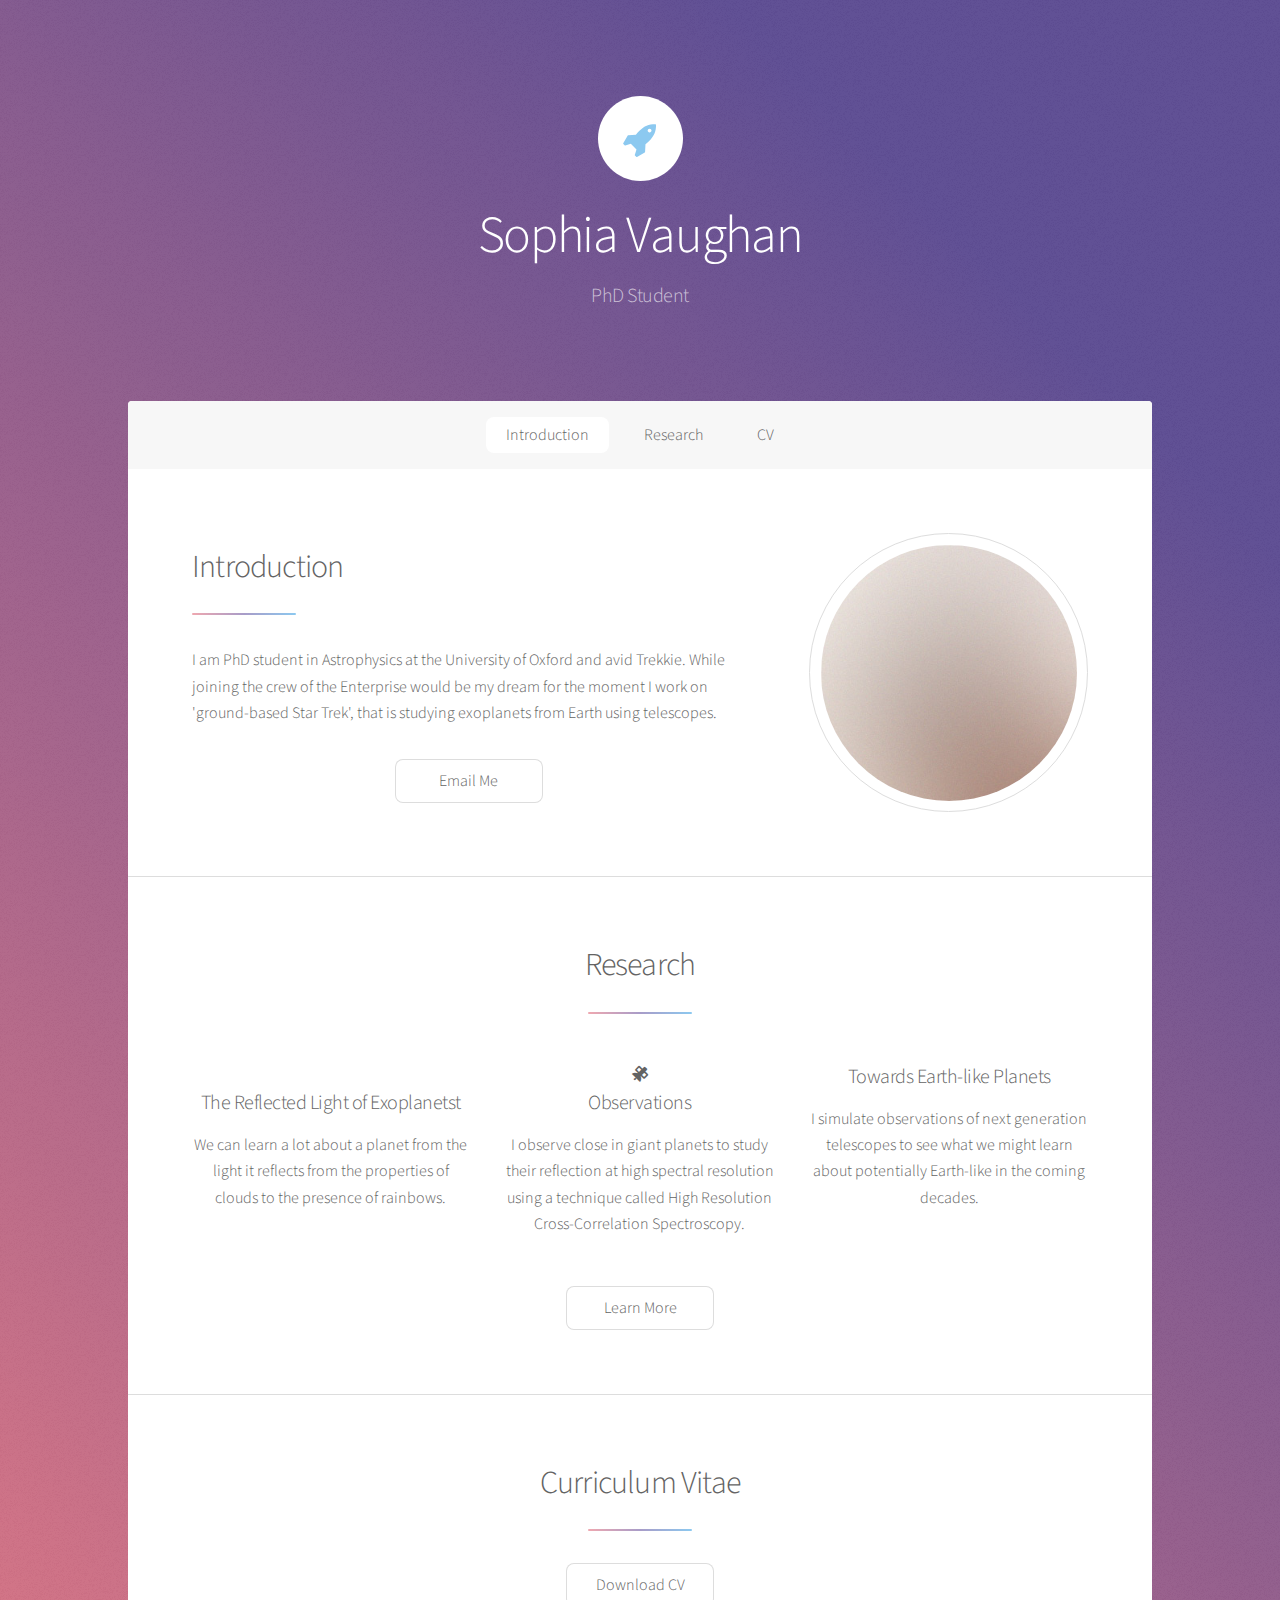
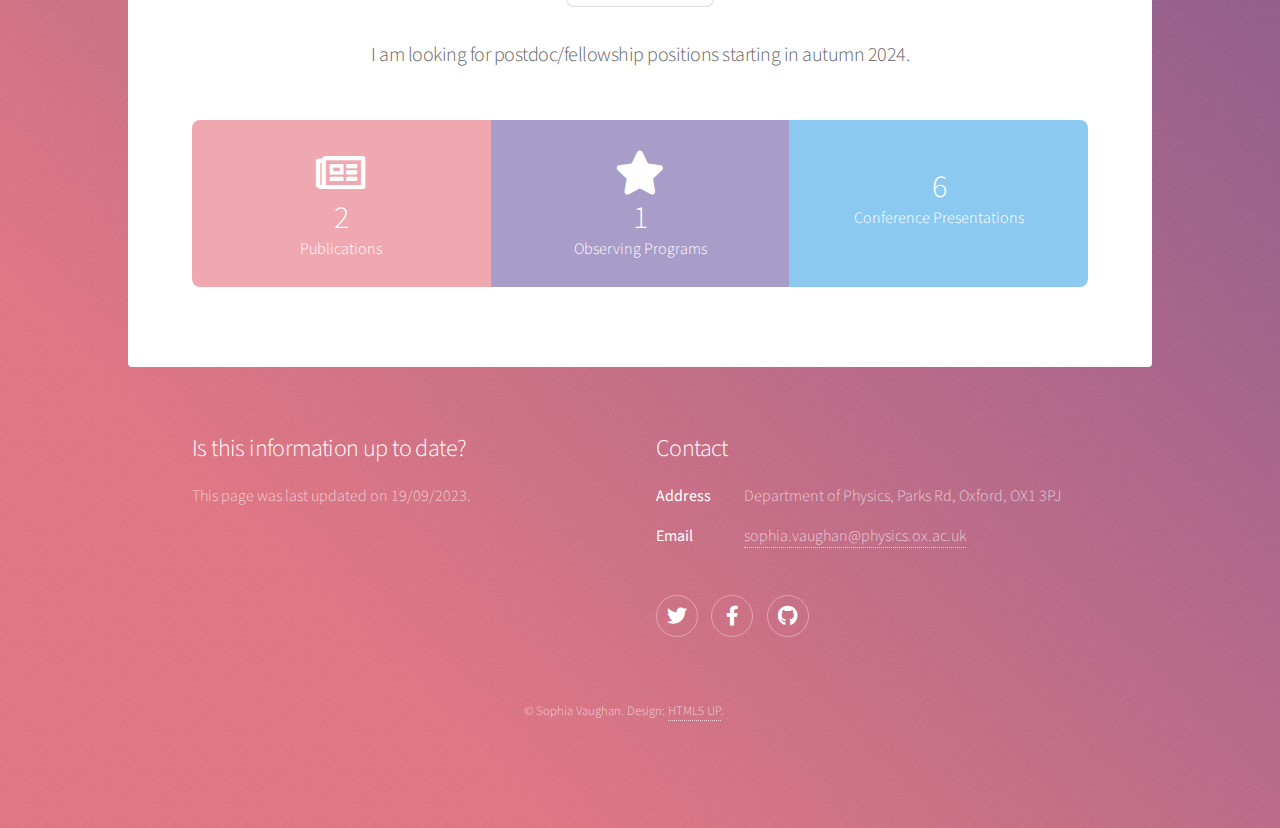
==== index.html @ 539ea92f "make look better" ====
<!DOCTYPE HTML>
<!--
	Stellar by HTML5 UP
	html5up.net | @ajlkn
	Free for personal and commercial use under the CCA 3.0 license (html5up.net/license)
-->
<html>
	<head>
		<title>Sophia Vaughan</title>
		<meta charset="utf-8" />
		<meta name="viewport" content="width=device-width, initial-scale=1, user-scalable=no" />
		<link rel="stylesheet" href="assets/css/main.css" />
		<noscript><link rel="stylesheet" href="assets/css/noscript.css" /></noscript>
	</head>
	<body class="is-preload">

		<!-- Wrapper -->
			<div id="wrapper">

				<!-- Header -->
					<header id="header" class="alt">
						<span class="logo"><img src="images/logo.svg" alt="" /></span>
						<h1>Sophia Vaughan</h1>
						<p>PhD Student</p>
					</header>

				<!-- Nav -->
					<nav id="nav">
						<ul>
							<li><a href="#intro" class="active">Introduction</a></li>
							<li><a href="#first">Research</a></li>
							<li><a href="#second">CV</a></li>
						</ul>
					</nav>

				<!-- Main -->
					<div id="main">

						<!-- Introduction -->
							<section id="intro" class="main">
								<div class="spotlight">
									<div class="content">
										<header class="major">
											<h2>Introduction</h2>
										</header>
										<p>I am PhD student in Astrophysics at the University of Oxford and avid Trekkie. 
											While joining the crew of the Enterprise would be my dream for the moment 
											I work on 'ground-based Star Trek', that is studying exoplanets from Earth 
											using telescopes.</p>
										<ul class="actions special">
											<li><a href="mailto:sophia.vaughan@physics.ox.ac.uk" class="button">Email Me</a></li>
										</ul>
									</div>
									<span class="image"><img src="images/pic01.jpg" alt="" /></span>
								</div>
							</section>

						<!-- Research -->
							<section id="first" class="main special">
								<header class="major">
									<h2>Research</h2>
								</header>
								<ul class="features">
									<li>
										<span class="icon duotone fa-rainbow"></span>
										<h3>The Reflected Light of Exoplanetst</h3>
										<p>We can learn a lot about a planet from the light it reflects from the properties of clouds to the presence of rainbows.</p>
									</li>
									<li>
										<span class="icon solid fa-satellite"></span>
										<h3>Observations</h3>
										<p>I observe close in giant planets to study their reflection at high spectral resolution using a technique called High Resolution Cross-Correlation Spectroscopy.</p>
									</li>
									<li>
										<span class="icon duotone fa-earth-europe"></span>
										<h3>Towards Earth-like Planets</h3>
										<p>I simulate observations of next generation telescopes to see what we might learn about potentially Earth-like in the coming decades.</p>
									</li>
								</ul>
								<footer class="major">
									<ul class="actions special">
										<li><a href="generic.html" class="button">Learn More</a></li>
									</ul>
								</footer>
							</section>

						<!-- CV -->
							<section id="second" class="main special">
								<header class="major">
									<h2>Curriculum Vitae</h2>
									<ul class="actions special">
										<li><a href="cv.pdf" class="button">Download CV</a></li>
									</ul>
									<p>I am looking for postdoc/fellowship positions starting in autumn 2024.</p>
								</header>
								<ul class="statistics">
									<li class="style1">
										<span class="icon regular fa-newspaper"></span>
										<strong>2</strong> Publications
									</li>
									<li class="style3">
										<span class="icon solid fa-star"></span>
										<strong>1</strong> Observing Programs
									</li>
									<li class="style5">
										<span class="icon solid fa-person-chalkboard"></span>
										<strong>6</strong> Conference Presentations
									</li>
								</ul>
							</section>

					</div>

				<!-- Footer -->
					<footer id="footer">
						<section>
							<h2>Is this information up to date?</h2>
							<p>This page was last updated on 19/09/2023.</p>
						</section>
						<section>
							<h2>Contact</h2>
							<dl class="alt">
								<dt>Address</dt>
								<dd>Department of Physics, Parks Rd, Oxford, OX1 3PJ</dd>
								<dt>Email</dt>
								<dd><a href="mailto:sophia.vaughan@physics.ox.ac.uk">sophia.vaughan@physics.ox.ac.uk</a></dd>
							</dl>
							<ul class="icons">
								<li><a href="https://twitter.com/SophiaRVaughan" class="icon brands fa-twitter alt"><span class="label">Twitter</span></a></li>
								<li><a href="https://www.facebook.com/profile.php?id=100012804750880" class="icon brands fa-facebook-f alt"><span class="label">Facebook</span></a></li>
								<li><a href="https://github.com/SophiaVaughan" class="icon brands fa-github alt"><span class="label">GitHub</span></a></li>
							</ul>
						</section>
						<p class="copyright">&copy; Sophia Vaughan. Design: <a href="https://html5up.net">HTML5 UP</a>.</p>
					</footer>

			</div>

		<!-- Scripts -->
			<script src="assets/js/jquery.min.js"></script>
			<script src="assets/js/jquery.scrollex.min.js"></script>
			<script src="assets/js/jquery.scrolly.min.js"></script>
			<script src="assets/js/browser.min.js"></script>
			<script src="assets/js/breakpoints.min.js"></script>
			<script src="assets/js/util.js"></script>
			<script src="assets/js/main.js"></script>

	</body>
</html>
---- assets/css/main.css ----
@import url(fontawesome-all.min.css);
@import 'https://fonts.googleapis.com/css?family=Source+Sans+Pro:300,400';

/*
	Stellar by HTML5 UP
	html5up.net | @ajlkn
	Free for personal and commercial use under the CCA 3.0 license (html5up.net/license)
*/

html, body, div, span, applet, object,
iframe, h1, h2, h3, h4, h5, h6, p, blockquote,
pre, a, abbr, acronym, address, big, cite,
code, del, dfn, em, img, ins, kbd, q, s, samp,
small, strike, strong, sub, sup, tt, var, b,
u, i, center, dl, dt, dd, ol, ul, li, fieldset,
form, label, legend, table, caption, tbody,
tfoot, thead, tr, th, td, article, aside,
canvas, details, embed, figure, figcaption,
footer, header, hgroup, menu, nav, output, ruby,
section, summary, time, mark, audio, video {
	margin: 0;
	padding: 0;
	border: 0;
	font-size: 100%;
	font: inherit;
	vertical-align: baseline;}

article, aside, details, figcaption, figure,
footer, header, hgroup, menu, nav, section {
	display: block;}

body {
	line-height: 1;
}

ol, ul {
	list-style: none;
}

blockquote, q {
	quotes: none;
}

	blockquote:before, blockquote:after, q:before, q:after {
		content: '';
		content: none;
	}

table {
	border-collapse: collapse;
	border-spacing: 0;
}

body {
	-webkit-text-size-adjust: none;
}

mark {
	background-color: transparent;
	color: inherit;
}

input::-moz-focus-inner {
	border: 0;
	padding: 0;
}

input, select, textarea {
	-moz-appearance: none;
	-webkit-appearance: none;
	-ms-appearance: none;
	appearance: none;
}

/* Basic */

	@-ms-viewport {
		width: device-width;
	}

	body {
		-ms-overflow-style: scrollbar;
	}

	@media screen and (max-width: 480px) {

		html, body {
			min-width: 320px;
		}

	}

	html {
		box-sizing: border-box;
	}

	*, *:before, *:after {
		box-sizing: inherit;
	}

	body {
		background-color: #5987b3;
		background-image: url("images/overlay.png"), -moz-linear-gradient(45deg, #e37682 15%, #5f4d93 85%);
		background-image: url("images/overlay.png"), -webkit-linear-gradient(45deg, #e37682 15%, #5f4d93 85%);
		background-image: url("images/overlay.png"), -ms-linear-gradient(45deg, #e37682 15%, #5f4d93 85%);
		background-image: url("images/overlay.png"), linear-gradient(45deg, #e37682 15%, #5f4d93 85%);
	}

		body.is-preload *, body.is-preload *:before, body.is-preload *:after {
			-moz-animation: none !important;
			-webkit-animation: none !important;
			-ms-animation: none !important;
			animation: none !important;
			-moz-transition: none !important;
			-webkit-transition: none !important;
			-ms-transition: none !important;
			transition: none !important;
		}

/* Type */

	body {
		background-color: #5987b3;
		color: rgba(255, 255, 255, 0.65);
	}

	body, input, select, textarea {
		font-family: "Source Sans Pro", Helvetica, sans-serif;
		font-size: 17pt;
		font-weight: 300;
		line-height: 1.65;
	}

		@media screen and (max-width: 1680px) {

			body, input, select, textarea {
				font-size: 14pt;
			}

		}

		@media screen and (max-width: 1280px) {

			body, input, select, textarea {
				font-size: 12pt;
			}

		}

		@media screen and (max-width: 360px) {

			body, input, select, textarea {
				font-size: 11pt;
			}

		}

	a {
		-moz-transition: color 0.2s ease, border-bottom 0.2s ease;
		-webkit-transition: color 0.2s ease, border-bottom 0.2s ease;
		-ms-transition: color 0.2s ease, border-bottom 0.2s ease;
		transition: color 0.2s ease, border-bottom 0.2s ease;
		text-decoration: none;
		border-bottom: dotted 1px;
		color: inherit;
	}

		a:hover {
			border-bottom-color: transparent;
		}

	strong, b {
		font-weight: 400;
	}

	em, i {
		font-style: italic;
	}

	p {
		margin: 0 0 2em 0;
	}

		p.content {
			-moz-columns: 20em 2;
			-webkit-columns: 20em 2;
			-ms-columns: 20em 2;
			columns: 20em 2;
			-moz-column-gap: 2em;
			-webkit-column-gap: 2em;
			-ms-column-gap: 2em;
			column-gap: 2em;
			text-align: justify;
		}

	h1, h2, h3, h4, h5, h6 {
		font-weight: 300;
		line-height: 1.5;
		margin: 0 0 0.7em 0;
		letter-spacing: -0.025em;
	}

		h1 a, h2 a, h3 a, h4 a, h5 a, h6 a {
			color: inherit;
			text-decoration: none;
		}

	h1 {
		font-size: 2.5em;
		line-height: 1.2;
	}

	h2 {
		font-size: 1.5em;
	}

	h3 {
		font-size: 1.25em;
	}

	h4 {
		font-size: 1.1em;
	}

	h5 {
		font-size: 0.9em;
	}

	h6 {
		font-size: 0.7em;
	}

	@media screen and (max-width: 736px) {

		h1 {
			font-size: 2em;
		}

	}

	sub {
		font-size: 0.8em;
		position: relative;
		top: 0.5em;
	}

	sup {
		font-size: 0.8em;
		position: relative;
		top: -0.5em;
	}

	blockquote {
		border-left: solid 4px;
		font-style: italic;
		margin: 0 0 2em 0;
		padding: 0.5em 0 0.5em 2em;
	}

	code {
		border-radius: 8px;
		border: solid 1px;
		font-family: "Courier New", monospace;
		font-size: 0.9em;
		margin: 0 0.25em;
		padding: 0.25em 0.65em;
	}

	pre {
		-webkit-overflow-scrolling: touch;
		font-family: "Courier New", monospace;
		font-size: 0.9em;
		margin: 0 0 2em 0;
	}

		pre code {
			display: block;
			line-height: 1.75;
			padding: 1em 1.5em;
			overflow-x: auto;
		}

	hr {
		border: 0;
		border-bottom: solid 1px;
		margin: 2em 0;
	}

		hr.major {
			margin: 3em 0;
		}

	.align-left {
		text-align: left;
	}

	.align-center {
		text-align: center;
	}

	.align-right {
		text-align: right;
	}

	input, select, textarea {
		color: #ffffff;
	}

	a:hover {
		color: #ffffff;
	}

	strong, b {
		color: #ffffff;
	}

	h1, h2, h3, h4, h5, h6 {
		color: #ffffff;
	}

	blockquote {
		border-left-color: rgba(255, 255, 255, 0.35);
	}

	code {
		background: rgba(255, 255, 255, 0.075);
		border-color: rgba(255, 255, 255, 0.35);
	}

	hr {
		border-bottom-color: rgba(255, 255, 255, 0.35);
	}

/* Row */

	.row {
		display: flex;
		flex-wrap: wrap;
		box-sizing: border-box;
		align-items: stretch;
	}

		.row > * {
			box-sizing: border-box;
		}

		.row.gtr-uniform > * > :last-child {
			margin-bottom: 0;
		}

		.row.aln-left {
			justify-content: flex-start;
		}

		.row.aln-center {
			justify-content: center;
		}

		.row.aln-right {
			justify-content: flex-end;
		}

		.row.aln-top {
			align-items: flex-start;
		}

		.row.aln-middle {
			align-items: center;
		}

		.row.aln-bottom {
			align-items: flex-end;
		}

		.row > .imp {
			order: -1;
		}

		.row > .col-1 {
			width: 8.33333%;
		}

		.row > .off-1 {
			margin-left: 8.33333%;
		}

		.row > .col-2 {
			width: 16.66667%;
		}

		.row > .off-2 {
			margin-left: 16.66667%;
		}

		.row > .col-3 {
			width: 25%;
		}

		.row > .off-3 {
			margin-left: 25%;
		}

		.row > .col-4 {
			width: 33.33333%;
		}

		.row > .off-4 {
			margin-left: 33.33333%;
		}

		.row > .col-5 {
			width: 41.66667%;
		}

		.row > .off-5 {
			margin-left: 41.66667%;
		}

		.row > .col-6 {
			width: 50%;
		}

		.row > .off-6 {
			margin-left: 50%;
		}

		.row > .col-7 {
			width: 58.33333%;
		}

		.row > .off-7 {
			margin-left: 58.33333%;
		}

		.row > .col-8 {
			width: 66.66667%;
		}

		.row > .off-8 {
			margin-left: 66.66667%;
		}

		.row > .col-9 {
			width: 75%;
		}

		.row > .off-9 {
			margin-left: 75%;
		}

		.row > .col-10 {
			width: 83.33333%;
		}

		.row > .off-10 {
			margin-left: 83.33333%;
		}

		.row > .col-11 {
			width: 91.66667%;
		}

		.row > .off-11 {
			margin-left: 91.66667%;
		}

		.row > .col-12 {
			width: 100%;
		}

		.row > .off-12 {
			margin-left: 100%;
		}

		.row.gtr-0 {
			margin-top: 0;
			margin-left: 0em;
		}

			.row.gtr-0 > * {
				padding: 0 0 0 0em;
			}

			.row.gtr-0.gtr-uniform {
				margin-top: 0em;
			}

				.row.gtr-0.gtr-uniform > * {
					padding-top: 0em;
				}

		.row.gtr-25 {
			margin-top: 0;
			margin-left: -0.375em;
		}

			.row.gtr-25 > * {
				padding: 0 0 0 0.375em;
			}

			.row.gtr-25.gtr-uniform {
				margin-top: -0.375em;
			}

				.row.gtr-25.gtr-uniform > * {
					padding-top: 0.375em;
				}

		.row.gtr-50 {
			margin-top: 0;
			margin-left: -0.75em;
		}

			.row.gtr-50 > * {
				padding: 0 0 0 0.75em;
			}

			.row.gtr-50.gtr-uniform {
				margin-top: -0.75em;
			}

				.row.gtr-50.gtr-uniform > * {
					padding-top: 0.75em;
				}

		.row {
			margin-top: 0;
			margin-left: -1.5em;
		}

			.row > * {
				padding: 0 0 0 1.5em;
			}

			.row.gtr-uniform {
				margin-top: -1.5em;
			}

				.row.gtr-uniform > * {
					padding-top: 1.5em;
				}

		.row.gtr-150 {
			margin-top: 0;
			margin-left: -2.25em;
		}

			.row.gtr-150 > * {
				padding: 0 0 0 2.25em;
			}

			.row.gtr-150.gtr-uniform {
				margin-top: -2.25em;
			}

				.row.gtr-150.gtr-uniform > * {
					padding-top: 2.25em;
				}

		.row.gtr-200 {
			margin-top: 0;
			margin-left: -3em;
		}

			.row.gtr-200 > * {
				padding: 0 0 0 3em;
			}

			.row.gtr-200.gtr-uniform {
				margin-top: -3em;
			}

				.row.gtr-200.gtr-uniform > * {
					padding-top: 3em;
				}

		@media screen and (max-width: 1680px) {

			.row {
				display: flex;
				flex-wrap: wrap;
				box-sizing: border-box;
				align-items: stretch;
			}

				.row > * {
					box-sizing: border-box;
				}

				.row.gtr-uniform > * > :last-child {
					margin-bottom: 0;
				}

				.row.aln-left {
					justify-content: flex-start;
				}

				.row.aln-center {
					justify-content: center;
				}

				.row.aln-right {
					justify-content: flex-end;
				}

				.row.aln-top {
					align-items: flex-start;
				}

				.row.aln-middle {
					align-items: center;
				}

				.row.aln-bottom {
					align-items: flex-end;
				}

				.row > .imp-xlarge {
					order: -1;
				}

				.row > .col-1-xlarge {
					width: 8.33333%;
				}

				.row > .off-1-xlarge {
					margin-left: 8.33333%;
				}

				.row > .col-2-xlarge {
					width: 16.66667%;
				}

				.row > .off-2-xlarge {
					margin-left: 16.66667%;
				}

				.row > .col-3-xlarge {
					width: 25%;
				}

				.row > .off-3-xlarge {
					margin-left: 25%;
				}

				.row > .col-4-xlarge {
					width: 33.33333%;
				}

				.row > .off-4-xlarge {
					margin-left: 33.33333%;
				}

				.row > .col-5-xlarge {
					width: 41.66667%;
				}

				.row > .off-5-xlarge {
					margin-left: 41.66667%;
				}

				.row > .col-6-xlarge {
					width: 50%;
				}

				.row > .off-6-xlarge {
					margin-left: 50%;
				}

				.row > .col-7-xlarge {
					width: 58.33333%;
				}

				.row > .off-7-xlarge {
					margin-left: 58.33333%;
				}

				.row > .col-8-xlarge {
					width: 66.66667%;
				}

				.row > .off-8-xlarge {
					margin-left: 66.66667%;
				}

				.row > .col-9-xlarge {
					width: 75%;
				}

				.row > .off-9-xlarge {
					margin-left: 75%;
				}

				.row > .col-10-xlarge {
					width: 83.33333%;
				}

				.row > .off-10-xlarge {
					margin-left: 83.33333%;
				}

				.row > .col-11-xlarge {
					width: 91.66667%;
				}

				.row > .off-11-xlarge {
					margin-left: 91.66667%;
				}

				.row > .col-12-xlarge {
					width: 100%;
				}

				.row > .off-12-xlarge {
					margin-left: 100%;
				}

				.row.gtr-0 {
					margin-top: 0;
					margin-left: 0em;
				}

					.row.gtr-0 > * {
						padding: 0 0 0 0em;
					}

					.row.gtr-0.gtr-uniform {
						margin-top: 0em;
					}

						.row.gtr-0.gtr-uniform > * {
							padding-top: 0em;
						}

				.row.gtr-25 {
					margin-top: 0;
					margin-left: -0.375em;
				}

					.row.gtr-25 > * {
						padding: 0 0 0 0.375em;
					}

					.row.gtr-25.gtr-uniform {
						margin-top: -0.375em;
					}

						.row.gtr-25.gtr-uniform > * {
							padding-top: 0.375em;
						}

				.row.gtr-50 {
					margin-top: 0;
					margin-left: -0.75em;
				}

					.row.gtr-50 > * {
						padding: 0 0 0 0.75em;
					}

					.row.gtr-50.gtr-uniform {
						margin-top: -0.75em;
					}

						.row.gtr-50.gtr-uniform > * {
							padding-top: 0.75em;
						}

				.row {
					margin-top: 0;
					margin-left: -1.5em;
				}

					.row > * {
						padding: 0 0 0 1.5em;
					}

					.row.gtr-uniform {
						margin-top: -1.5em;
					}

						.row.gtr-uniform > * {
							padding-top: 1.5em;
						}

				.row.gtr-150 {
					margin-top: 0;
					margin-left: -2.25em;
				}

					.row.gtr-150 > * {
						padding: 0 0 0 2.25em;
					}

					.row.gtr-150.gtr-uniform {
						margin-top: -2.25em;
					}

						.row.gtr-150.gtr-uniform > * {
							padding-top: 2.25em;
						}

				.row.gtr-200 {
					margin-top: 0;
					margin-left: -3em;
				}

					.row.gtr-200 > * {
						padding: 0 0 0 3em;
					}

					.row.gtr-200.gtr-uniform {
						margin-top: -3em;
					}

						.row.gtr-200.gtr-uniform > * {
							padding-top: 3em;
						}

		}

		@media screen and (max-width: 1280px) {

			.row {
				display: flex;
				flex-wrap: wrap;
				box-sizing: border-box;
				align-items: stretch;
			}

				.row > * {
					box-sizing: border-box;
				}

				.row.gtr-uniform > * > :last-child {
					margin-bottom: 0;
				}

				.row.aln-left {
					justify-content: flex-start;
				}

				.row.aln-center {
					justify-content: center;
				}

				.row.aln-right {
					justify-content: flex-end;
				}

				.row.aln-top {
					align-items: flex-start;
				}

				.row.aln-middle {
					align-items: center;
				}

				.row.aln-bottom {
					align-items: flex-end;
				}

				.row > .imp-large {
					order: -1;
				}

				.row > .col-1-large {
					width: 8.33333%;
				}

				.row > .off-1-large {
					margin-left: 8.33333%;
				}

				.row > .col-2-large {
					width: 16.66667%;
				}

				.row > .off-2-large {
					margin-left: 16.66667%;
				}

				.row > .col-3-large {
					width: 25%;
				}

				.row > .off-3-large {
					margin-left: 25%;
				}

				.row > .col-4-large {
					width: 33.33333%;
				}

				.row > .off-4-large {
					margin-left: 33.33333%;
				}

				.row > .col-5-large {
					width: 41.66667%;
				}

				.row > .off-5-large {
					margin-left: 41.66667%;
				}

				.row > .col-6-large {
					width: 50%;
				}

				.row > .off-6-large {
					margin-left: 50%;
				}

				.row > .col-7-large {
					width: 58.33333%;
				}

				.row > .off-7-large {
					margin-left: 58.33333%;
				}

				.row > .col-8-large {
					width: 66.66667%;
				}

				.row > .off-8-large {
					margin-left: 66.66667%;
				}

				.row > .col-9-large {
					width: 75%;
				}

				.row > .off-9-large {
					margin-left: 75%;
				}

				.row > .col-10-large {
					width: 83.33333%;
				}

				.row > .off-10-large {
					margin-left: 83.33333%;
				}

				.row > .col-11-large {
					width: 91.66667%;
				}

				.row > .off-11-large {
					margin-left: 91.66667%;
				}

				.row > .col-12-large {
					width: 100%;
				}

				.row > .off-12-large {
					margin-left: 100%;
				}

				.row.gtr-0 {
					margin-top: 0;
					margin-left: 0em;
				}

					.row.gtr-0 > * {
						padding: 0 0 0 0em;
					}

					.row.gtr-0.gtr-uniform {
						margin-top: 0em;
					}

						.row.gtr-0.gtr-uniform > * {
							padding-top: 0em;
						}

				.row.gtr-25 {
					margin-top: 0;
					margin-left: -0.375em;
				}

					.row.gtr-25 > * {
						padding: 0 0 0 0.375em;
					}

					.row.gtr-25.gtr-uniform {
						margin-top: -0.375em;
					}

						.row.gtr-25.gtr-uniform > * {
							padding-top: 0.375em;
						}

				.row.gtr-50 {
					margin-top: 0;
					margin-left: -0.75em;
				}

					.row.gtr-50 > * {
						padding: 0 0 0 0.75em;
					}

					.row.gtr-50.gtr-uniform {
						margin-top: -0.75em;
					}

						.row.gtr-50.gtr-uniform > * {
							padding-top: 0.75em;
						}

				.row {
					margin-top: 0;
					margin-left: -1.5em;
				}

					.row > * {
						padding: 0 0 0 1.5em;
					}

					.row.gtr-uniform {
						margin-top: -1.5em;
					}

						.row.gtr-uniform > * {
							padding-top: 1.5em;
						}

				.row.gtr-150 {
					margin-top: 0;
					margin-left: -2.25em;
				}

					.row.gtr-150 > * {
						padding: 0 0 0 2.25em;
					}

					.row.gtr-150.gtr-uniform {
						margin-top: -2.25em;
					}

						.row.gtr-150.gtr-uniform > * {
							padding-top: 2.25em;
						}

				.row.gtr-200 {
					margin-top: 0;
					margin-left: -3em;
				}

					.row.gtr-200 > * {
						padding: 0 0 0 3em;
					}

					.row.gtr-200.gtr-uniform {
						margin-top: -3em;
					}

						.row.gtr-200.gtr-uniform > * {
							padding-top: 3em;
						}

		}

		@media screen and (max-width: 980px) {

			.row {
				display: flex;
				flex-wrap: wrap;
				box-sizing: border-box;
				align-items: stretch;
			}

				.row > * {
					box-sizing: border-box;
				}

				.row.gtr-uniform > * > :last-child {
					margin-bottom: 0;
				}

				.row.aln-left {
					justify-content: flex-start;
				}

				.row.aln-center {
					justify-content: center;
				}

				.row.aln-right {
					justify-content: flex-end;
				}

				.row.aln-top {
					align-items: flex-start;
				}

				.row.aln-middle {
					align-items: center;
				}

				.row.aln-bottom {
					align-items: flex-end;
				}

				.row > .imp-medium {
					order: -1;
				}

				.row > .col-1-medium {
					width: 8.33333%;
				}

				.row > .off-1-medium {
					margin-left: 8.33333%;
				}

				.row > .col-2-medium {
					width: 16.66667%;
				}

				.row > .off-2-medium {
					margin-left: 16.66667%;
				}

				.row > .col-3-medium {
					width: 25%;
				}

				.row > .off-3-medium {
					margin-left: 25%;
				}

				.row > .col-4-medium {
					width: 33.33333%;
				}

				.row > .off-4-medium {
					margin-left: 33.33333%;
				}

				.row > .col-5-medium {
					width: 41.66667%;
				}

				.row > .off-5-medium {
					margin-left: 41.66667%;
				}

				.row > .col-6-medium {
					width: 50%;
				}

				.row > .off-6-medium {
					margin-left: 50%;
				}

				.row > .col-7-medium {
					width: 58.33333%;
				}

				.row > .off-7-medium {
					margin-left: 58.33333%;
				}

				.row > .col-8-medium {
					width: 66.66667%;
				}

				.row > .off-8-medium {
					margin-left: 66.66667%;
				}

				.row > .col-9-medium {
					width: 75%;
				}

				.row > .off-9-medium {
					margin-left: 75%;
				}

				.row > .col-10-medium {
					width: 83.33333%;
				}

				.row > .off-10-medium {
					margin-left: 83.33333%;
				}

				.row > .col-11-medium {
					width: 91.66667%;
				}

				.row > .off-11-medium {
					margin-left: 91.66667%;
				}

				.row > .col-12-medium {
					width: 100%;
				}

				.row > .off-12-medium {
					margin-left: 100%;
				}

				.row.gtr-0 {
					margin-top: 0;
					margin-left: 0em;
				}

					.row.gtr-0 > * {
						padding: 0 0 0 0em;
					}

					.row.gtr-0.gtr-uniform {
						margin-top: 0em;
					}

						.row.gtr-0.gtr-uniform > * {
							padding-top: 0em;
						}

				.row.gtr-25 {
					margin-top: 0;
					margin-left: -0.375em;
				}

					.row.gtr-25 > * {
						padding: 0 0 0 0.375em;
					}

					.row.gtr-25.gtr-uniform {
						margin-top: -0.375em;
					}

						.row.gtr-25.gtr-uniform > * {
							padding-top: 0.375em;
						}

				.row.gtr-50 {
					margin-top: 0;
					margin-left: -0.75em;
				}

					.row.gtr-50 > * {
						padding: 0 0 0 0.75em;
					}

					.row.gtr-50.gtr-uniform {
						margin-top: -0.75em;
					}

						.row.gtr-50.gtr-uniform > * {
							padding-top: 0.75em;
						}

				.row {
					margin-top: 0;
					margin-left: -1.5em;
				}

					.row > * {
						padding: 0 0 0 1.5em;
					}

					.row.gtr-uniform {
						margin-top: -1.5em;
					}

						.row.gtr-uniform > * {
							padding-top: 1.5em;
						}

				.row.gtr-150 {
					margin-top: 0;
					margin-left: -2.25em;
				}

					.row.gtr-150 > * {
						padding: 0 0 0 2.25em;
					}

					.row.gtr-150.gtr-uniform {
						margin-top: -2.25em;
					}

						.row.gtr-150.gtr-uniform > * {
							padding-top: 2.25em;
						}

				.row.gtr-200 {
					margin-top: 0;
					margin-left: -3em;
				}

					.row.gtr-200 > * {
						padding: 0 0 0 3em;
					}

					.row.gtr-200.gtr-uniform {
						margin-top: -3em;
					}

						.row.gtr-200.gtr-uniform > * {
							padding-top: 3em;
						}

		}

		@media screen and (max-width: 736px) {

			.row {
				display: flex;
				flex-wrap: wrap;
				box-sizing: border-box;
				align-items: stretch;
			}

				.row > * {
					box-sizing: border-box;
				}

				.row.gtr-uniform > * > :last-child {
					margin-bottom: 0;
				}

				.row.aln-left {
					justify-content: flex-start;
				}

				.row.aln-center {
					justify-content: center;
				}

				.row.aln-right {
					justify-content: flex-end;
				}

				.row.aln-top {
					align-items: flex-start;
				}

				.row.aln-middle {
					align-items: center;
				}

				.row.aln-bottom {
					align-items: flex-end;
				}

				.row > .imp-small {
					order: -1;
				}

				.row > .col-1-small {
					width: 8.33333%;
				}

				.row > .off-1-small {
					margin-left: 8.33333%;
				}

				.row > .col-2-small {
					width: 16.66667%;
				}

				.row > .off-2-small {
					margin-left: 16.66667%;
				}

				.row > .col-3-small {
					width: 25%;
				}

				.row > .off-3-small {
					margin-left: 25%;
				}

				.row > .col-4-small {
					width: 33.33333%;
				}

				.row > .off-4-small {
					margin-left: 33.33333%;
				}

				.row > .col-5-small {
					width: 41.66667%;
				}

				.row > .off-5-small {
					margin-left: 41.66667%;
				}

				.row > .col-6-small {
					width: 50%;
				}

				.row > .off-6-small {
					margin-left: 50%;
				}

				.row > .col-7-small {
					width: 58.33333%;
				}

				.row > .off-7-small {
					margin-left: 58.33333%;
				}

				.row > .col-8-small {
					width: 66.66667%;
				}

				.row > .off-8-small {
					margin-left: 66.66667%;
				}

				.row > .col-9-small {
					width: 75%;
				}

				.row > .off-9-small {
					margin-left: 75%;
				}

				.row > .col-10-small {
					width: 83.33333%;
				}

				.row > .off-10-small {
					margin-left: 83.33333%;
				}

				.row > .col-11-small {
					width: 91.66667%;
				}

				.row > .off-11-small {
					margin-left: 91.66667%;
				}

				.row > .col-12-small {
					width: 100%;
				}

				.row > .off-12-small {
					margin-left: 100%;
				}

				.row.gtr-0 {
					margin-top: 0;
					margin-left: 0em;
				}

					.row.gtr-0 > * {
						padding: 0 0 0 0em;
					}

					.row.gtr-0.gtr-uniform {
						margin-top: 0em;
					}

						.row.gtr-0.gtr-uniform > * {
							padding-top: 0em;
						}

				.row.gtr-25 {
					margin-top: 0;
					margin-left: -0.25em;
				}

					.row.gtr-25 > * {
						padding: 0 0 0 0.25em;
					}

					.row.gtr-25.gtr-uniform {
						margin-top: -0.25em;
					}

						.row.gtr-25.gtr-uniform > * {
							padding-top: 0.25em;
						}

				.row.gtr-50 {
					margin-top: 0;
					margin-left: -0.5em;
				}

					.row.gtr-50 > * {
						padding: 0 0 0 0.5em;
					}

					.row.gtr-50.gtr-uniform {
						margin-top: -0.5em;
					}

						.row.gtr-50.gtr-uniform > * {
							padding-top: 0.5em;
						}

				.row {
					margin-top: 0;
					margin-left: -1em;
				}

					.row > * {
						padding: 0 0 0 1em;
					}

					.row.gtr-uniform {
						margin-top: -1em;
					}

						.row.gtr-uniform > * {
							padding-top: 1em;
						}

				.row.gtr-150 {
					margin-top: 0;
					margin-left: -1.5em;
				}

					.row.gtr-150 > * {
						padding: 0 0 0 1.5em;
					}

					.row.gtr-150.gtr-uniform {
						margin-top: -1.5em;
					}

						.row.gtr-150.gtr-uniform > * {
							padding-top: 1.5em;
						}

				.row.gtr-200 {
					margin-top: 0;
					margin-left: -2em;
				}

					.row.gtr-200 > * {
						padding: 0 0 0 2em;
					}

					.row.gtr-200.gtr-uniform {
						margin-top: -2em;
					}

						.row.gtr-200.gtr-uniform > * {
							padding-top: 2em;
						}

		}

		@media screen and (max-width: 480px) {

			.row {
				display: flex;
				flex-wrap: wrap;
				box-sizing: border-box;
				align-items: stretch;
			}

				.row > * {
					box-sizing: border-box;
				}

				.row.gtr-uniform > * > :last-child {
					margin-bottom: 0;
				}

				.row.aln-left {
					justify-content: flex-start;
				}

				.row.aln-center {
					justify-content: center;
				}

				.row.aln-right {
					justify-content: flex-end;
				}

				.row.aln-top {
					align-items: flex-start;
				}

				.row.aln-middle {
					align-items: center;
				}

				.row.aln-bottom {
					align-items: flex-end;
				}

				.row > .imp-xsmall {
					order: -1;
				}

				.row > .col-1-xsmall {
					width: 8.33333%;
				}

				.row > .off-1-xsmall {
					margin-left: 8.33333%;
				}

				.row > .col-2-xsmall {
					width: 16.66667%;
				}

				.row > .off-2-xsmall {
					margin-left: 16.66667%;
				}

				.row > .col-3-xsmall {
					width: 25%;
				}

				.row > .off-3-xsmall {
					margin-left: 25%;
				}

				.row > .col-4-xsmall {
					width: 33.33333%;
				}

				.row > .off-4-xsmall {
					margin-left: 33.33333%;
				}

				.row > .col-5-xsmall {
					width: 41.66667%;
				}

				.row > .off-5-xsmall {
					margin-left: 41.66667%;
				}

				.row > .col-6-xsmall {
					width: 50%;
				}

				.row > .off-6-xsmall {
					margin-left: 50%;
				}

				.row > .col-7-xsmall {
					width: 58.33333%;
				}

				.row > .off-7-xsmall {
					margin-left: 58.33333%;
				}

				.row > .col-8-xsmall {
					width: 66.66667%;
				}

				.row > .off-8-xsmall {
					margin-left: 66.66667%;
				}

				.row > .col-9-xsmall {
					width: 75%;
				}

				.row > .off-9-xsmall {
					margin-left: 75%;
				}

				.row > .col-10-xsmall {
					width: 83.33333%;
				}

				.row > .off-10-xsmall {
					margin-left: 83.33333%;
				}

				.row > .col-11-xsmall {
					width: 91.66667%;
				}

				.row > .off-11-xsmall {
					margin-left: 91.66667%;
				}

				.row > .col-12-xsmall {
					width: 100%;
				}

				.row > .off-12-xsmall {
					margin-left: 100%;
				}

				.row.gtr-0 {
					margin-top: 0;
					margin-left: 0em;
				}

					.row.gtr-0 > * {
						padding: 0 0 0 0em;
					}

					.row.gtr-0.gtr-uniform {
						margin-top: 0em;
					}

						.row.gtr-0.gtr-uniform > * {
							padding-top: 0em;
						}

				.row.gtr-25 {
					margin-top: 0;
					margin-left: -0.3125em;
				}

					.row.gtr-25 > * {
						padding: 0 0 0 0.3125em;
					}

					.row.gtr-25.gtr-uniform {
						margin-top: -0.3125em;
					}

						.row.gtr-25.gtr-uniform > * {
							padding-top: 0.3125em;
						}

				.row.gtr-50 {
					margin-top: 0;
					margin-left: -0.625em;
				}

					.row.gtr-50 > * {
						padding: 0 0 0 0.625em;
					}

					.row.gtr-50.gtr-uniform {
						margin-top: -0.625em;
					}

						.row.gtr-50.gtr-uniform > * {
							padding-top: 0.625em;
						}

				.row {
					margin-top: 0;
					margin-left: -1.25em;
				}

					.row > * {
						padding: 0 0 0 1.25em;
					}

					.row.gtr-uniform {
						margin-top: -1.25em;
					}

						.row.gtr-uniform > * {
							padding-top: 1.25em;
						}

				.row.gtr-150 {
					margin-top: 0;
					margin-left: -1.875em;
				}

					.row.gtr-150 > * {
						padding: 0 0 0 1.875em;
					}

					.row.gtr-150.gtr-uniform {
						margin-top: -1.875em;
					}

						.row.gtr-150.gtr-uniform > * {
							padding-top: 1.875em;
						}

				.row.gtr-200 {
					margin-top: 0;
					margin-left: -2.5em;
				}

					.row.gtr-200 > * {
						padding: 0 0 0 2.5em;
					}

					.row.gtr-200.gtr-uniform {
						margin-top: -2.5em;
					}

						.row.gtr-200.gtr-uniform > * {
							padding-top: 2.5em;
						}

		}

/* Box */

	.box {
		border-radius: 8px;
		border: solid;
		margin-bottom: 2em;
		padding: 1.5em;
	}

		.box > :last-child,
		.box > :last-child > :last-child,
		.box > :last-child > :last-child > :last-child {
			margin-bottom: 0;
		}

		.box.alt {
			border: 0;
			border-radius: 0;
			padding: 0;
		}

	.box {
		border-color: rgba(255, 255, 255, 0.35);
	}

/* Button */

	input[type="submit"],
	input[type="reset"],
	input[type="button"],
	button,
	.button {
		-moz-appearance: none;
		-webkit-appearance: none;
		-ms-appearance: none;
		appearance: none;
		-moz-transition: background-color 0.2s ease-in-out, color 0.2s ease-in-out;
		-webkit-transition: background-color 0.2s ease-in-out, color 0.2s ease-in-out;
		-ms-transition: background-color 0.2s ease-in-out, color 0.2s ease-in-out;
		transition: background-color 0.2s ease-in-out, color 0.2s ease-in-out;
		border-radius: 8px;
		border: 0;
		cursor: pointer;
		display: inline-block;
		font-weight: 300;
		height: 2.75em;
		line-height: 2.75em;
		min-width: 9.25em;
		padding: 0 1.5em;
		text-align: center;
		text-decoration: none;
		white-space: nowrap;
	}

		input[type="submit"].icon,
		input[type="reset"].icon,
		input[type="button"].icon,
		button.icon,
		.button.icon {
			padding-left: 1.35em;
		}

			input[type="submit"].icon:before,
			input[type="reset"].icon:before,
			input[type="button"].icon:before,
			button.icon:before,
			.button.icon:before {
				margin-right: 0.5em;
			}

		input[type="submit"].fit,
		input[type="reset"].fit,
		input[type="button"].fit,
		button.fit,
		.button.fit {
			width: 100%;
		}

		input[type="submit"].small,
		input[type="reset"].small,
		input[type="button"].small,
		button.small,
		.button.small {
			font-size: 0.8em;
		}

		input[type="submit"].large,
		input[type="reset"].large,
		input[type="button"].large,
		button.large,
		.button.large {
			font-size: 1.35em;
		}

		input[type="submit"].disabled, input[type="submit"]:disabled,
		input[type="reset"].disabled,
		input[type="reset"]:disabled,
		input[type="button"].disabled,
		input[type="button"]:disabled,
		button.disabled,
		button:disabled,
		.button.disabled,
		.button:disabled {
			pointer-events: none;
			opacity: 0.25;
		}

		@media screen and (max-width: 736px) {

			input[type="submit"],
			input[type="reset"],
			input[type="button"],
			button,
			.button {
				min-width: 0;
			}

		}

	input[type="submit"],
	input[type="reset"],
	input[type="button"],
	button,
	.button {
		background-color: transparent;
		box-shadow: inset 0 0 0 1px rgba(255, 255, 255, 0.35);
		color: #ffffff !important;
	}

		input[type="submit"]:hover,
		input[type="reset"]:hover,
		input[type="button"]:hover,
		button:hover,
		.button:hover {
			background-color: rgba(255, 255, 255, 0.075);
		}

		input[type="submit"]:active,
		input[type="reset"]:active,
		input[type="button"]:active,
		button:active,
		.button:active {
			background-color: rgba(255, 255, 255, 0.2);
		}

		input[type="submit"].icon:before,
		input[type="reset"].icon:before,
		input[type="button"].icon:before,
		button.icon:before,
		.button.icon:before {
			color: rgba(255, 255, 255, 0.5);
		}

		input[type="submit"].primary,
		input[type="reset"].primary,
		input[type="button"].primary,
		button.primary,
		.button.primary {
			background-color: #8cc9f0;
			color: #ffffff !important;
			box-shadow: none;
		}

			input[type="submit"].primary:hover,
			input[type="reset"].primary:hover,
			input[type="button"].primary:hover,
			button.primary:hover,
			.button.primary:hover {
				background-color: #9acff2;
			}

			input[type="submit"].primary:active,
			input[type="reset"].primary:active,
			input[type="button"].primary:active,
			button.primary:active,
			.button.primary:active {
				background-color: #7ec3ee;
			}

			input[type="submit"].primary.icon:before,
			input[type="reset"].primary.icon:before,
			input[type="button"].primary.icon:before,
			button.primary.icon:before,
			.button.primary.icon:before {
				color: #ffffff !important;
			}

/* Form */

	form {
		margin: 0 0 2em 0;
	}

	label {
		display: block;
		font-size: 0.9em;
		font-weight: 400;
		margin: 0 0 1em 0;
	}

	input[type="text"],
	input[type="password"],
	input[type="email"],
	select,
	textarea {
		-moz-appearance: none;
		-webkit-appearance: none;
		-ms-appearance: none;
		appearance: none;
		border-radius: 8px;
		border: solid 1px;
		color: inherit;
		display: block;
		outline: 0;
		padding: 0 1em;
		text-decoration: none;
		width: 100%;
	}

		input[type="text"]:invalid,
		input[type="password"]:invalid,
		input[type="email"]:invalid,
		select:invalid,
		textarea:invalid {
			box-shadow: none;
		}

	select {
		background-size: 1.25rem;
		background-repeat: no-repeat;
		background-position: calc(100% - 1rem) center;
		height: 2.75em;
		padding-right: 2.75em;
		text-overflow: ellipsis;
	}

		select:focus::-ms-value {
			background-color: transparent;
		}

		select::-ms-expand {
			display: none;
		}

	input[type="text"],
	input[type="password"],
	input[type="email"],
	select {
		height: 2.75em;
	}

	textarea {
		padding: 0.75em 1em;
	}

	input[type="checkbox"],
	input[type="radio"] {
		-moz-appearance: none;
		-webkit-appearance: none;
		-ms-appearance: none;
		appearance: none;
		display: block;
		float: left;
		margin-right: -2em;
		opacity: 0;
		width: 1em;
		z-index: -1;
	}

		input[type="checkbox"] + label,
		input[type="radio"] + label {
			text-decoration: none;
			cursor: pointer;
			display: inline-block;
			font-size: 1em;
			font-weight: 300;
			padding-left: 2.4em;
			padding-right: 0.75em;
			position: relative;
		}

			input[type="checkbox"] + label:before,
			input[type="radio"] + label:before {
				-moz-osx-font-smoothing: grayscale;
				-webkit-font-smoothing: antialiased;
				display: inline-block;
				font-style: normal;
				font-variant: normal;
				text-rendering: auto;
				line-height: 1;
				text-transform: none !important;
				font-family: 'Font Awesome 5 Free';
				font-weight: 900;
			}

			input[type="checkbox"] + label:before,
			input[type="radio"] + label:before {
				border-radius: 8px;
				border: solid 1px;
				content: '';
				display: inline-block;
				font-size: 0.8em;
				height: 2.0625em;
				left: 0;
				line-height: 2.0625em;
				position: absolute;
				text-align: center;
				top: 0;
				width: 2.0625em;
			}

		input[type="checkbox"]:checked + label:before,
		input[type="radio"]:checked + label:before {
			content: '\f00c';
		}

	input[type="checkbox"] + label:before {
		border-radius: 8px;
	}

	input[type="radio"] + label:before {
		border-radius: 100%;
	}

	::-webkit-input-placeholder {
		opacity: 1.0;
	}

	:-moz-placeholder {
		opacity: 1.0;
	}

	::-moz-placeholder {
		opacity: 1.0;
	}

	:-ms-input-placeholder {
		opacity: 1.0;
	}

	label {
		color: #ffffff;
	}

	input[type="text"],
	input[type="password"],
	input[type="email"],
	select,
	textarea {
		background-color: rgba(255, 255, 255, 0.075);
		border-color: rgba(255, 255, 255, 0.35);
	}

		input[type="text"]:focus,
		input[type="password"]:focus,
		input[type="email"]:focus,
		select:focus,
		textarea:focus {
			border-color: #8cc9f0;
			box-shadow: 0 0 0 1px #8cc9f0;
		}

	select {
		background-image: url("data:image/svg+xml;charset=utf8,%3Csvg xmlns='http://www.w3.org/2000/svg' width='40' height='40' preserveAspectRatio='none' viewBox='0 0 40 40'%3E%3Cpath d='M9.4,12.3l10.4,10.4l10.4-10.4c0.2-0.2,0.5-0.4,0.9-0.4c0.3,0,0.6,0.1,0.9,0.4l3.3,3.3c0.2,0.2,0.4,0.5,0.4,0.9 c0,0.4-0.1,0.6-0.4,0.9L20.7,31.9c-0.2,0.2-0.5,0.4-0.9,0.4c-0.3,0-0.6-0.1-0.9-0.4L4.3,17.3c-0.2-0.2-0.4-0.5-0.4-0.9 c0-0.4,0.1-0.6,0.4-0.9l3.3-3.3c0.2-0.2,0.5-0.4,0.9-0.4S9.1,12.1,9.4,12.3z' fill='rgba(255, 255, 255, 0.35)' /%3E%3C/svg%3E");
	}

		select option {
			color: #ffffff;
			background: #935d8c;
		}

	input[type="checkbox"] + label,
	input[type="radio"] + label {
		color: rgba(255, 255, 255, 0.65);
	}

		input[type="checkbox"] + label:before,
		input[type="radio"] + label:before {
			background: rgba(255, 255, 255, 0.075);
			border-color: rgba(255, 255, 255, 0.35);
		}

	input[type="checkbox"]:checked + label:before,
	input[type="radio"]:checked + label:before {
		background-color: #ffffff;
		border-color: #ffffff;
		color: #935d8c;
	}

	input[type="checkbox"]:focus + label:before,
	input[type="radio"]:focus + label:before {
		border-color: #8cc9f0;
		box-shadow: 0 0 0 1px #8cc9f0;
	}

	::-webkit-input-placeholder {
		color: rgba(255, 255, 255, 0.5) !important;
	}

	:-moz-placeholder {
		color: rgba(255, 255, 255, 0.5) !important;
	}

	::-moz-placeholder {
		color: rgba(255, 255, 255, 0.5) !important;
	}

	:-ms-input-placeholder {
		color: rgba(255, 255, 255, 0.5) !important;
	}

	.formerize-placeholder {
		color: rgba(255, 255, 255, 0.5) !important;
	}

/* Icon */

	.icon {
		text-decoration: none;
		-moz-transition: background-color 0.2s ease-in-out, color 0.2s ease-in-out;
		-webkit-transition: background-color 0.2s ease-in-out, color 0.2s ease-in-out;
		-ms-transition: background-color 0.2s ease-in-out, color 0.2s ease-in-out;
		transition: background-color 0.2s ease-in-out, color 0.2s ease-in-out;
		border-bottom: none;
		position: relative;
	}

		.icon:before {
			-moz-osx-font-smoothing: grayscale;
			-webkit-font-smoothing: antialiased;
			display: inline-block;
			font-style: normal;
			font-variant: normal;
			text-rendering: auto;
			line-height: 1;
			text-transform: none !important;
			font-family: 'Font Awesome 5 Free';
			font-weight: 400;
		}

		.icon > .label {
			display: none;
		}

		.icon:before {
			line-height: solid;
		}

		.icon.solid:before {
			font-weight: 900;
		}

		.icon.brands:before {
			font-family: 'Font Awesome 5 Brands';
		}

		.icon.major {
			border: solid 1px;
			display: inline-block;
			border-radius: 100%;
			padding: 0.65em;
			margin: 0 0 2em 0;
			cursor: default;
		}

			.icon.major:before {
				display: inline-block;
				font-size: 6.25rem;
				width: 2.25em;
				height: 2.25em;
				line-height: 2.2em;
				border-radius: 100%;
				border: solid 1px;
				text-align: center;
			}

		.icon.alt {
			display: inline-block;
			border: solid 1px;
			border-radius: 100%;
		}

			.icon.alt:before {
				display: block;
				font-size: 1.25em;
				width: 2em;
				height: 2em;
				text-align: center;
				line-height: 2em;
			}

		.icon.style1 {
			color: #efa8b0;
		}

		.icon.style2 {
			color: #c79cc8;
		}

		.icon.style3 {
			color: #a89cc8;
		}

		.icon.style4 {
			color: #9bb2e1;
		}

		.icon.style5 {
			color: #8cc9f0;
		}

		@media screen and (max-width: 1680px) {

			.icon.major:before {
				font-size: 5.5rem;
			}

		}

		@media screen and (max-width: 1280px) {

			.icon.major:before {
				font-size: 4.75rem;
			}

		}

		@media screen and (max-width: 736px) {

			.icon.major {
				margin: 0 0 1.5em 0;
				padding: 0.35em;
			}

				.icon.major:before {
					font-size: 3.5rem;
				}

		}

	.icon.major {
		border-color: rgba(255, 255, 255, 0.35);
	}

		.icon.major:before {
			border-color: rgba(255, 255, 255, 0.35);
		}

	.icon.alt {
		border-color: rgba(255, 255, 255, 0.35);
		color: #ffffff;
	}

		.icon.alt:hover {
			background-color: rgba(255, 255, 255, 0.075);
		}

		.icon.alt:active {
			background-color: rgba(255, 255, 255, 0.2);
		}

/* Image */

	.image {
		border-radius: 8px;
		border: 0;
		display: inline-block;
		position: relative;
	}

		.image img {
			border-radius: 8px;
			display: block;
		}

		.image.left, .image.right {
			max-width: 40%;
		}

			.image.left img, .image.right img {
				width: 100%;
			}

		.image.left {
			float: left;
			margin: 0 1.5em 1em 0;
			top: 0.25em;
		}

		.image.right {
			float: right;
			margin: 0 0 1em 1.5em;
			top: 0.25em;
		}

		.image.fit {
			display: block;
			margin: 0 0 2em 0;
			width: 100%;
		}

			.image.fit img {
				width: 100%;
			}

		.image.main {
			display: block;
			margin: 0 0 3em 0;
			width: 100%;
		}

			.image.main img {
				width: 100%;
			}

/* List */

	ol {
		list-style: decimal;
		margin: 0 0 2em 0;
		padding-left: 1.25em;
	}

		ol li {
			padding-left: 0.25em;
		}

	ul {
		list-style: disc;
		margin: 0 0 2em 0;
		padding-left: 1em;
	}

		ul li {
			padding-left: 0.5em;
		}

		ul.alt {
			list-style: none;
			padding-left: 0;
		}

			ul.alt li {
				border-top: solid 1px;
				padding: 0.5em 0;
			}

				ul.alt li:first-child {
					border-top: 0;
					padding-top: 0;
				}

	dl {
		margin: 0 0 2em 0;
	}

		dl dt {
			display: block;
			font-weight: 400;
			margin: 0 0 1em 0;
		}

		dl dd {
			margin-left: 2em;
		}

		dl.alt dt {
			display: block;
			width: 3em;
			margin: 0;
			clear: left;
			float: left;
		}

		dl.alt dd {
			margin: 0 0 0.85em 5.5em;
		}

		dl.alt:after {
			content: '';
			display: block;
			clear: both;
		}

	ul.alt li {
		border-top-color: rgba(255, 255, 255, 0.35);
	}

	dl dt {
		color: #ffffff;
	}

/* Actions */

	ul.actions {
		display: -moz-flex;
		display: -webkit-flex;
		display: -ms-flex;
		display: flex;
		cursor: default;
		list-style: none;
		margin-left: -1em;
		padding-left: 0;
	}

		ul.actions li {
			padding: 0 0 0 1em;
			vertical-align: middle;
		}

		ul.actions.special {
			-moz-justify-content: center;
			-webkit-justify-content: center;
			-ms-justify-content: center;
			justify-content: center;
			width: 100%;
			margin-left: 0;
		}

			ul.actions.special li:first-child {
				padding-left: 0;
			}

		ul.actions.stacked {
			-moz-flex-direction: column;
			-webkit-flex-direction: column;
			-ms-flex-direction: column;
			flex-direction: column;
			margin-left: 0;
		}

			ul.actions.stacked li {
				padding: 1.3em 0 0 0;
			}

				ul.actions.stacked li:first-child {
					padding-top: 0;
				}

		ul.actions.fit {
			width: calc(100% + 1em);
		}

			ul.actions.fit li {
				-moz-flex-grow: 1;
				-webkit-flex-grow: 1;
				-ms-flex-grow: 1;
				flex-grow: 1;
				-moz-flex-shrink: 1;
				-webkit-flex-shrink: 1;
				-ms-flex-shrink: 1;
				flex-shrink: 1;
				width: 100%;
			}

				ul.actions.fit li > * {
					width: 100%;
				}

			ul.actions.fit.stacked {
				width: 100%;
			}

		@media screen and (max-width: 480px) {

			ul.actions:not(.fixed) {
				-moz-flex-direction: column;
				-webkit-flex-direction: column;
				-ms-flex-direction: column;
				flex-direction: column;
				margin-left: 0;
				width: 100% !important;
			}

				ul.actions:not(.fixed) li {
					-moz-flex-grow: 1;
					-webkit-flex-grow: 1;
					-ms-flex-grow: 1;
					flex-grow: 1;
					-moz-flex-shrink: 1;
					-webkit-flex-shrink: 1;
					-ms-flex-shrink: 1;
					flex-shrink: 1;
					padding: 1em 0 0 0;
					text-align: center;
					width: 100%;
				}

					ul.actions:not(.fixed) li > * {
						width: 100%;
					}

					ul.actions:not(.fixed) li:first-child {
						padding-top: 0;
					}

					ul.actions:not(.fixed) li input[type="submit"],
					ul.actions:not(.fixed) li input[type="reset"],
					ul.actions:not(.fixed) li input[type="button"],
					ul.actions:not(.fixed) li button,
					ul.actions:not(.fixed) li .button {
						width: 100%;
					}

						ul.actions:not(.fixed) li input[type="submit"].icon:before,
						ul.actions:not(.fixed) li input[type="reset"].icon:before,
						ul.actions:not(.fixed) li input[type="button"].icon:before,
						ul.actions:not(.fixed) li button.icon:before,
						ul.actions:not(.fixed) li .button.icon:before {
							margin-left: -0.5rem;
						}

		}

/* Icons */

	ul.icons {
		cursor: default;
		list-style: none;
		padding-left: 0;
	}

		ul.icons li {
			display: inline-block;
			padding: 0 0.65em 0 0;
		}

			ul.icons li:last-child {
				padding-right: 0 !important;
			}

/* Section/Article */

	section.special, article.special {
		text-align: center;
	}

	header.major {
		margin-bottom: 3em;
	}

		header.major h2 {
			font-size: 2em;
		}

			header.major h2:after {
				display: block;
				content: '';
				width: 3.25em;
				height: 2px;
				margin: 0.7em 0 1em 0;
				border-radius: 2px;
			}

				section.special header.major h2:after, article.special header.major h2:after {
					margin-left: auto;
					margin-right: auto;
				}

		header.major p {
			font-size: 1.25em;
			letter-spacing: -0.025em;
		}

		header.major.special {
			text-align: center;
		}

			header.major.special h2:after {
				margin-left: auto;
				margin-right: auto;
			}

	footer.major {
		margin-top: 3em;
	}

	@media screen and (max-width: 736px) {

		header.major {
			margin-bottom: 0;
		}

			header.major h2 {
				font-size: 1.5em;
			}

			header.major p {
				font-size: 1em;
				letter-spacing: 0;
			}

				header.major p br {
					display: none;
				}

		footer.major {
			margin-top: 0;
		}

	}

	header.major h2:after {
		background-color: rgba(255, 255, 255, 0.35);
	}

/* Table */

	.table-wrapper {
		-webkit-overflow-scrolling: touch;
		overflow-x: auto;
	}

	table {
		margin: 0 0 2em 0;
		width: 100%;
	}

		table tbody tr {
			border: solid 1px;
			border-left: 0;
			border-right: 0;
		}

		table td {
			padding: 0.75em 0.75em;
		}

		table th {
			font-size: 0.9em;
			font-weight: 400;
			padding: 0 0.75em 0.75em 0.75em;
			text-align: left;
		}

		table thead {
			border-bottom: solid 2px;
		}

		table tfoot {
			border-top: solid 2px;
		}

		table.alt {
			border-collapse: separate;
		}

			table.alt tbody tr td {
				border: solid 1px;
				border-left-width: 0;
				border-top-width: 0;
			}

				table.alt tbody tr td:first-child {
					border-left-width: 1px;
				}

			table.alt tbody tr:first-child td {
				border-top-width: 1px;
			}

			table.alt thead {
				border-bottom: 0;
			}

			table.alt tfoot {
				border-top: 0;
			}

	table tbody tr {
		border-color: rgba(255, 255, 255, 0.35);
	}

		table tbody tr:nth-child(2n + 1) {
			background-color: rgba(255, 255, 255, 0.075);
		}

	table th {
		color: #ffffff;
	}

	table thead {
		border-bottom-color: rgba(255, 255, 255, 0.35);
	}

	table tfoot {
		border-top-color: rgba(255, 255, 255, 0.35);
	}

	table.alt tbody tr td {
		border-color: rgba(255, 255, 255, 0.35);
	}

/* Features */

	.features {
		display: -moz-flex;
		display: -webkit-flex;
		display: -ms-flex;
		display: flex;
		-moz-flex-wrap: wrap;
		-webkit-flex-wrap: wrap;
		-ms-flex-wrap: wrap;
		flex-wrap: wrap;
		-moz-justify-content: center;
		-webkit-justify-content: center;
		-ms-justify-content: center;
		justify-content: center;
		width: calc(100% + 2em);
		margin: 0 0 3em -2em;
		padding: 0;
		list-style: none;
	}

		.features li {
			width: calc(33.33333% - 2em);
			margin-left: 2em;
			margin-top: 3em;
			padding: 0;
		}

			.features li:nth-child(1), .features li:nth-child(2), .features li:nth-child(3) {
				margin-top: 0;
			}

			.features li > :last-child {
				margin-bottom: 0;
			}

		@media screen and (max-width: 980px) {

			.features li {
				width: calc(50% - 2em);
			}

				.features li:nth-child(3) {
					margin-top: 3em;
				}

		}

		@media screen and (max-width: 736px) {

			.features {
				width: 100%;
				margin: 0 0 2em 0;
			}

				.features li {
					width: 100%;
					margin-left: 0;
					margin-top: 2em;
				}

					.features li:nth-child(2), .features li:nth-child(3) {
						margin-top: 2em;
					}

		}

/* Statistics */

	.statistics {
		display: -moz-flex;
		display: -webkit-flex;
		display: -ms-flex;
		display: flex;
		width: 100%;
		margin: 0 0 3em 0;
		padding: 0;
		list-style: none;
		cursor: default;
	}

		.statistics li {
			-moz-flex: 1;
			-webkit-flex: 1;
			-ms-flex: 1;
			flex: 1;
			padding: 1.5em;
			color: #ffffff;
			text-align: center;
		}

			.statistics li.style1 {
				background-color: #efa8b0;
			}

			.statistics li.style2 {
				background-color: #c79cc8;
			}

			.statistics li.style3 {
				background-color: #a89cc8;
			}

			.statistics li.style4 {
				background-color: #9bb2e1;
			}

			.statistics li.style5 {
				background-color: #8cc9f0;
			}

			.statistics li strong, .statistics li b {
				display: block;
				font-size: 2em;
				line-height: 1.1;
				color: inherit !important;
				font-weight: 300;
				letter-spacing: -0.025em;
			}

			.statistics li:first-child {
				border-top-left-radius: 8px;
				border-bottom-left-radius: 8px;
			}

			.statistics li:last-child {
				border-top-right-radius: 8px;
				border-bottom-right-radius: 8px;
			}

			.statistics li .icon {
				display: inline-block;
			}

				.statistics li .icon:before {
					font-size: 2.75rem;
					line-height: 1.3;
				}

		@media screen and (max-width: 980px) {

			.statistics li strong, .statistics li b {
				font-size: 1.5em;
			}

		}

		@media screen and (max-width: 736px) {

			.statistics {
				display: block;
				width: 20em;
				max-width: 100%;
				margin: 0 auto 2em auto;
			}

				.statistics li:first-child {
					border-bottom-left-radius: 0;
					border-top-right-radius: 8px;
				}

				.statistics li:last-child {
					border-top-right-radius: 0;
					border-bottom-left-radius: 8px;
				}

				.statistics li .icon:before {
					font-size: 3.75rem;
				}

				.statistics li strong, .statistics li b {
					font-size: 2.5em;
				}

		}

/* Spotlight */

	.spotlight {
		display: -moz-flex;
		display: -webkit-flex;
		display: -ms-flex;
		display: flex;
		-moz-align-items: center;
		-webkit-align-items: center;
		-ms-align-items: center;
		align-items: center;
		margin: 0 0 2em 0;
	}

		.spotlight .content {
			-moz-flex: 1;
			-webkit-flex: 1;
			-ms-flex: 1;
			flex: 1;
		}

			.spotlight .content > :last-child {
				margin-bottom: 0;
			}

			.spotlight .content header.major {
				margin: 0 0 2em 0;
			}

		.spotlight .image {
			display: inline-block;
			margin-left: 4em;
			padding: 0.65em;
			border-radius: 100%;
			border: solid 1px;
		}

			.spotlight .image img {
				display: block;
				border-radius: 100%;
				width: 16em;
			}

		@media screen and (max-width: 980px) {

			.spotlight {
				-moz-flex-direction: column-reverse;
				-webkit-flex-direction: column-reverse;
				-ms-flex-direction: column-reverse;
				flex-direction: column-reverse;
				text-align: center;
			}

				.spotlight .content {
					-moz-flex: 0 1 auto;
					-webkit-flex: 0 1 auto;
					-ms-flex: 0 1 auto;
					flex: 0 1 auto;
					width: 100%;
				}

					.spotlight .content header.major h2:after {
						margin-left: auto;
						margin-right: auto;
					}

					.spotlight .content .actions {
						-moz-justify-content: center;
						-webkit-justify-content: center;
						-ms-justify-content: center;
						justify-content: center;
						width: calc(100% + 1em);
					}

				.spotlight .image {
					-moz-flex: 0 1 auto;
					-webkit-flex: 0 1 auto;
					-ms-flex: 0 1 auto;
					flex: 0 1 auto;
					margin-left: 0;
					margin-bottom: 2em;
				}

		}

		@media screen and (max-width: 736px) {

			.spotlight .image {
				padding: 0.35em;
			}

				.spotlight .image img {
					width: 12em;
				}

		}

	.spotlight .image {
		border-color: rgba(255, 255, 255, 0.35);
	}

/* Header */

	#header {
		padding: 5em 5em 1em 5em ;
		text-align: center;
	}

		#header h1 {
			margin: 0 0 0.25em 0;
		}

		#header p {
			font-size: 1.25em;
			letter-spacing: -0.025em;
		}

		#header.alt {
			padding: 7em 5em 4em 5em ;
		}

			#header.alt h1 {
				font-size: 3.25em;
			}

			#header.alt > * {
				-moz-transition: opacity 3s ease;
				-webkit-transition: opacity 3s ease;
				-ms-transition: opacity 3s ease;
				transition: opacity 3s ease;
				-moz-transition-delay: 0.5s;
				-webkit-transition-delay: 0.5s;
				-ms-transition-delay: 0.5s;
				transition-delay: 0.5s;
				opacity: 1;
			}

			#header.alt .logo {
				-moz-transition: opacity 1.25s ease, -moz-transform 0.5s ease;
				-webkit-transition: opacity 1.25s ease, -webkit-transform 0.5s ease;
				-ms-transition: opacity 1.25s ease, -ms-transform 0.5s ease;
				transition: opacity 1.25s ease, transform 0.5s ease;
				-moz-transition-delay: 0s;
				-webkit-transition-delay: 0s;
				-ms-transition-delay: 0s;
				transition-delay: 0s;
				display: block;
				margin: 0 0 1.5em 0;
			}

				#header.alt .logo img {
					display: block;
					margin: 0 auto;
					max-width: 75%;
				}

		@media screen and (max-width: 1280px) {

			#header {
				padding: 4em 4em 0.1em 4em ;
			}

				#header.alt {
					padding: 6em 4em 3em 4em ;
				}

		}

		@media screen and (max-width: 980px) {

			#header {
				padding: 4em 3em 0.1em 3em ;
			}

				#header.alt {
					padding: 5em 3em 2em 3em ;
				}

		}

		@media screen and (max-width: 736px) {

			#header {
				padding: 3em 2em 0.1em 2em ;
			}

				#header p {
					font-size: 1em;
					letter-spacing: 0;
				}

					#header p br {
						display: none;
					}

				#header.alt {
					padding: 4em 2em 1em 2em ;
				}

					#header.alt h1 {
						font-size: 2.5em;
					}

		}

		@media screen and (max-width: 480px) {

			#header {
				padding: 3em 1.5em 0.1em 1.5em ;
			}

				#header.alt {
					padding: 4em 1.5em 1em 1.5em ;
				}

		}

		@media screen and (max-width: 360px) {

			#header {
				padding: 2.5em 1em 0.1em 1em ;
			}

				#header.alt {
					padding: 3.5em 1em 0.5em 1em ;
				}

		}

		body.is-preload #header.alt > * {
			opacity: 0;
		}

		body.is-preload #header.alt .logo {
			-moz-transform: scale(0.8) rotate(-30deg);
			-webkit-transform: scale(0.8) rotate(-30deg);
			-ms-transform: scale(0.8) rotate(-30deg);
			transform: scale(0.8) rotate(-30deg);
		}

/* Nav */

	#nav {
		-moz-transition: background-color 0.2s ease, border-top-left-radius 0.2s ease, border-top-right-radius 0.2s ease, padding 0.2s ease;
		-webkit-transition: background-color 0.2s ease, border-top-left-radius 0.2s ease, border-top-right-radius 0.2s ease, padding 0.2s ease;
		-ms-transition: background-color 0.2s ease, border-top-left-radius 0.2s ease, border-top-right-radius 0.2s ease, padding 0.2s ease;
		transition: background-color 0.2s ease, border-top-left-radius 0.2s ease, border-top-right-radius 0.2s ease, padding 0.2s ease;
		background-color: #ffffff;
		color: #636363;
		position: absolute;
		width: 64em;
		max-width: calc(100% - 4em);
		padding: 1em;
		background-color: #f7f7f7;
		border-top-left-radius: 0.25em;
		border-top-right-radius: 0.25em;
		cursor: default;
		text-align: center;
	}

		#nav input, #nav select, #nav textarea {
			color: #636363;
		}

		#nav a:hover {
			color: #636363;
		}

		#nav strong, #nav b {
			color: #636363;
		}

		#nav h1, #nav h2, #nav h3, #nav h4, #nav h5, #nav h6 {
			color: #636363;
		}

		#nav blockquote {
			border-left-color: #dddddd;
		}

		#nav code {
			background: rgba(222, 222, 222, 0.25);
			border-color: #dddddd;
		}

		#nav hr {
			border-bottom-color: #dddddd;
		}

		#nav + #main {
			padding-top: 4.25em;
		}

		#nav ul {
			margin: 0;
			padding: 0;
			list-style: none;
		}

			#nav ul li {
				-moz-transition: margin 0.2s ease;
				-webkit-transition: margin 0.2s ease;
				-ms-transition: margin 0.2s ease;
				transition: margin 0.2s ease;
				display: inline-block;
				margin: 0 0.35em;
				padding: 0;
				vertical-align: middle;
			}

				#nav ul li a {
					-moz-transition: font-size 0.2s ease;
					-webkit-transition: font-size 0.2s ease;
					-ms-transition: font-size 0.2s ease;
					transition: font-size 0.2s ease;
					display: inline-block;
					height: 2.25em;
					line-height: 2.25em;
					padding: 0 1.25em;
					border: 0;
					border-radius: 8px;
					box-shadow: inset 0 0 0 1px transparent;
				}

					#nav ul li a:hover {
						background-color: rgba(222, 222, 222, 0.25);
					}

					#nav ul li a.active {
						background-color: #ffffff;
						box-shadow: none;
					}

		#nav.alt {
			position: fixed;
			top: 0;
			padding: 0.5em 1em;
			background-color: rgba(247, 247, 247, 0.95);
			border-top-left-radius: 0;
			border-top-right-radius: 0;
			z-index: 10000;
		}

			#nav.alt ul li {
				margin: 0 0.175em;
			}

				#nav.alt ul li a {
					font-size: 0.9em;
				}

		@media screen and (max-width: 736px) {

			#nav {
				display: none;
			}

				#nav + #main {
					padding-top: 0;
				}

		}

/* Main */

	#main {
		background-color: #ffffff;
		color: #636363;
		border-radius: 0.25em;
	}

		#main input, #main select, #main textarea {
			color: #636363;
		}

		#main a:hover {
			color: #636363;
		}

		#main strong, #main b {
			color: #636363;
		}

		#main h1, #main h2, #main h3, #main h4, #main h5, #main h6 {
			color: #636363;
		}

		#main blockquote {
			border-left-color: #dddddd;
		}

		#main code {
			background: rgba(222, 222, 222, 0.25);
			border-color: #dddddd;
		}

		#main hr {
			border-bottom-color: #dddddd;
		}

		#main .box {
			border-color: #dddddd;
		}

		#main input[type="submit"],
		#main input[type="reset"],
		#main input[type="button"],
		#main button,
		#main .button {
			background-color: transparent;
			box-shadow: inset 0 0 0 1px #dddddd;
			color: #636363 !important;
		}

			#main input[type="submit"]:hover,
			#main input[type="reset"]:hover,
			#main input[type="button"]:hover,
			#main button:hover,
			#main .button:hover {
				background-color: rgba(222, 222, 222, 0.25);
			}

			#main input[type="submit"]:active,
			#main input[type="reset"]:active,
			#main input[type="button"]:active,
			#main button:active,
			#main .button:active {
				background-color: rgba(222, 222, 222, 0.5);
			}

			#main input[type="submit"].icon:before,
			#main input[type="reset"].icon:before,
			#main input[type="button"].icon:before,
			#main button.icon:before,
			#main .button.icon:before {
				color: rgba(99, 99, 99, 0.25);
			}

			#main input[type="submit"].primary,
			#main input[type="reset"].primary,
			#main input[type="button"].primary,
			#main button.primary,
			#main .button.primary {
				background-color: #8cc9f0;
				color: #ffffff !important;
				box-shadow: none;
			}

				#main input[type="submit"].primary:hover,
				#main input[type="reset"].primary:hover,
				#main input[type="button"].primary:hover,
				#main button.primary:hover,
				#main .button.primary:hover {
					background-color: #9acff2;
				}

				#main input[type="submit"].primary:active,
				#main input[type="reset"].primary:active,
				#main input[type="button"].primary:active,
				#main button.primary:active,
				#main .button.primary:active {
					background-color: #7ec3ee;
				}

				#main input[type="submit"].primary.icon:before,
				#main input[type="reset"].primary.icon:before,
				#main input[type="button"].primary.icon:before,
				#main button.primary.icon:before,
				#main .button.primary.icon:before {
					color: #ffffff !important;
				}

		#main label {
			color: #636363;
		}

		#main input[type="text"],
		#main input[type="password"],
		#main input[type="email"],
		#main select,
		#main textarea {
			background-color: rgba(222, 222, 222, 0.25);
			border-color: #dddddd;
		}

			#main input[type="text"]:focus,
			#main input[type="password"]:focus,
			#main input[type="email"]:focus,
			#main select:focus,
			#main textarea:focus {
				border-color: #8cc9f0;
				box-shadow: 0 0 0 1px #8cc9f0;
			}

		#main select {
			background-image: url("data:image/svg+xml;charset=utf8,%3Csvg xmlns='http://www.w3.org/2000/svg' width='40' height='40' preserveAspectRatio='none' viewBox='0 0 40 40'%3E%3Cpath d='M9.4,12.3l10.4,10.4l10.4-10.4c0.2-0.2,0.5-0.4,0.9-0.4c0.3,0,0.6,0.1,0.9,0.4l3.3,3.3c0.2,0.2,0.4,0.5,0.4,0.9 c0,0.4-0.1,0.6-0.4,0.9L20.7,31.9c-0.2,0.2-0.5,0.4-0.9,0.4c-0.3,0-0.6-0.1-0.9-0.4L4.3,17.3c-0.2-0.2-0.4-0.5-0.4-0.9 c0-0.4,0.1-0.6,0.4-0.9l3.3-3.3c0.2-0.2,0.5-0.4,0.9-0.4S9.1,12.1,9.4,12.3z' fill='%23dddddd' /%3E%3C/svg%3E");
		}

			#main select option {
				color: #636363;
				background: #ffffff;
			}

		#main input[type="checkbox"] + label,
		#main input[type="radio"] + label {
			color: #636363;
		}

			#main input[type="checkbox"] + label:before,
			#main input[type="radio"] + label:before {
				background: rgba(222, 222, 222, 0.25);
				border-color: #dddddd;
			}

		#main input[type="checkbox"]:checked + label:before,
		#main input[type="radio"]:checked + label:before {
			background-color: #636363;
			border-color: #636363;
			color: #ffffff;
		}

		#main input[type="checkbox"]:focus + label:before,
		#main input[type="radio"]:focus + label:before {
			border-color: #8cc9f0;
			box-shadow: 0 0 0 1px #8cc9f0;
		}

		#main ::-webkit-input-placeholder {
			color: rgba(99, 99, 99, 0.25) !important;
		}

		#main :-moz-placeholder {
			color: rgba(99, 99, 99, 0.25) !important;
		}

		#main ::-moz-placeholder {
			color: rgba(99, 99, 99, 0.25) !important;
		}

		#main :-ms-input-placeholder {
			color: rgba(99, 99, 99, 0.25) !important;
		}

		#main .formerize-placeholder {
			color: rgba(99, 99, 99, 0.25) !important;
		}

		#main .icon.major {
			border-color: #dddddd;
		}

			#main .icon.major:before {
				border-color: #dddddd;
			}

		#main .icon.alt {
			border-color: #dddddd;
			color: #636363;
		}

			#main .icon.alt:hover {
				background-color: rgba(222, 222, 222, 0.25);
			}

			#main .icon.alt:active {
				background-color: rgba(222, 222, 222, 0.5);
			}

		#main ul.alt li {
			border-top-color: #dddddd;
		}

		#main dl dt {
			color: #636363;
		}

		#main header.major h2:after {
			background-color: #dddddd;
			background-image: -moz-linear-gradient(90deg, #efa8b0, #a89cc8, #8cc9f0);
			background-image: -webkit-linear-gradient(90deg, #efa8b0, #a89cc8, #8cc9f0);
			background-image: -ms-linear-gradient(90deg, #efa8b0, #a89cc8, #8cc9f0);
			background-image: linear-gradient(90deg, #efa8b0, #a89cc8, #8cc9f0);
		}

		#main table tbody tr {
			border-color: #dddddd;
		}

			#main table tbody tr:nth-child(2n + 1) {
				background-color: rgba(222, 222, 222, 0.25);
			}

		#main table th {
			color: #636363;
		}

		#main table thead {
			border-bottom-color: #dddddd;
		}

		#main table tfoot {
			border-top-color: #dddddd;
		}

		#main table.alt tbody tr td {
			border-color: #dddddd;
		}

		#main .spotlight .image {
			border-color: #dddddd;
		}

		#main > .main {
			padding: 5em 5em 3em 5em ;
			border-top: solid 1px #dddddd;
		}

			#main > .main:first-child {
				border-top: 0;
			}

			#main > .main > .image.main:first-child {
				margin: -5em 0 5em -5em;
				width: calc(100% + 10em);
				border-top-right-radius: 0.25em;
				border-top-left-radius: 0.25em;
				border-bottom-right-radius: 0;
				border-bottom-left-radius: 0;
			}

				#main > .main > .image.main:first-child img {
					border-top-right-radius: 0.25em;
					border-top-left-radius: 0.25em;
					border-bottom-right-radius: 0;
					border-bottom-left-radius: 0;
				}

		@media screen and (max-width: 1280px) {

			#main > .main {
				padding: 4em 4em 2em 4em ;
			}

				#main > .main > .image.main:first-child {
					margin: -4em 0 4em -4em;
					width: calc(100% + 8em);
				}

		}

		@media screen and (max-width: 980px) {

			#main > .main {
				padding: 4em 3em 2em 3em ;
			}

				#main > .main > .image.main:first-child {
					margin: -4em 0 4em -3em;
					width: calc(100% + 6em);
				}

		}

		@media screen and (max-width: 736px) {

			#main > .main {
				padding: 3em 2em 1em 2em ;
			}

				#main > .main > .image.main:first-child {
					margin: -3em 0 2em -2em;
					width: calc(100% + 4em);
				}

		}

		@media screen and (max-width: 480px) {

			#main > .main {
				padding: 3em 1.5em 1em 1.5em ;
			}

				#main > .main > .image.main:first-child {
					margin: -3em 0 1.5em -1.5em;
					width: calc(100% + 3em);
				}

		}

		@media screen and (max-width: 360px) {

			#main {
				border-radius: 0;
			}

				#main > .main {
					padding: 2.5em 1em 0.5em 1em ;
				}

					#main > .main > .image.main:first-child {
						margin: -2.5em 0 1.5em -1em;
						width: calc(100% + 2em);
						border-radius: 0;
					}

						#main > .main > .image.main:first-child img {
							border-radius: 0;
						}

		}

/* Footer */

	#footer {
		display: -moz-flex;
		display: -webkit-flex;
		display: -ms-flex;
		display: flex;
		-moz-flex-wrap: wrap;
		-webkit-flex-wrap: wrap;
		-ms-flex-wrap: wrap;
		flex-wrap: wrap;
		padding: 5em 5em 3em 5em ;
		width: calc(100% + 2em);
		margin: 0 0 3em -2em;
	}

		#footer > * {
			width: calc(50% - 2em);
			margin-left: 2em;
		}

		#footer .copyright {
			width: 100%;
			margin: 2.5em 0 2em 0;
			font-size: 0.8em;
			text-align: center;
		}

		@media screen and (max-width: 1280px) {

			#footer {
				padding: 4em 4em 2em 4em ;
			}

		}

		@media screen and (max-width: 980px) {

			#footer {
				padding: 4em 3em 2em 3em ;
				display: block;
				margin: 0 0 3em 0;
				width: 100%;
			}

				#footer > * {
					width: 100%;
					margin-left: 0;
					margin-bottom: 3em;
				}

				#footer .copyright {
					text-align: left;
				}

		}

		@media screen and (max-width: 736px) {

			#footer {
				padding: 3em 2em 1em 2em ;
			}

		}

		@media screen and (max-width: 480px) {

			#footer {
				padding: 3em 1.5em 1em 1.5em ;
			}

		}

		@media screen and (max-width: 480px) {

			#footer {
				padding: 2.5em 1em 0.5em 1em ;
			}

		}

/* Wrapper */

	#wrapper {
		width: 64em;
		max-width: calc(100% - 4em);
		margin: 0 auto;
	}

		@media screen and (max-width: 480px) {

			#wrapper {
				max-width: calc(100% - 2em);
			}

		}

		@media screen and (max-width: 360px) {

			#wrapper {
				max-width: 100%;
			}

		}
---- assets/css/noscript.css ----
/*
	Stellar by HTML5 UP
	html5up.net | @ajlkn
	Free for personal and commercial use under the CCA 3.0 license (html5up.net/license)
*/

/* Header */

	body.is-preload #header.alt > * {
		opacity: 1;
	}

	body.is-preload #header.alt .logo {
		-moz-transform: none;
		-webkit-transform: none;
		-ms-transform: none;
		transform: none;
	}
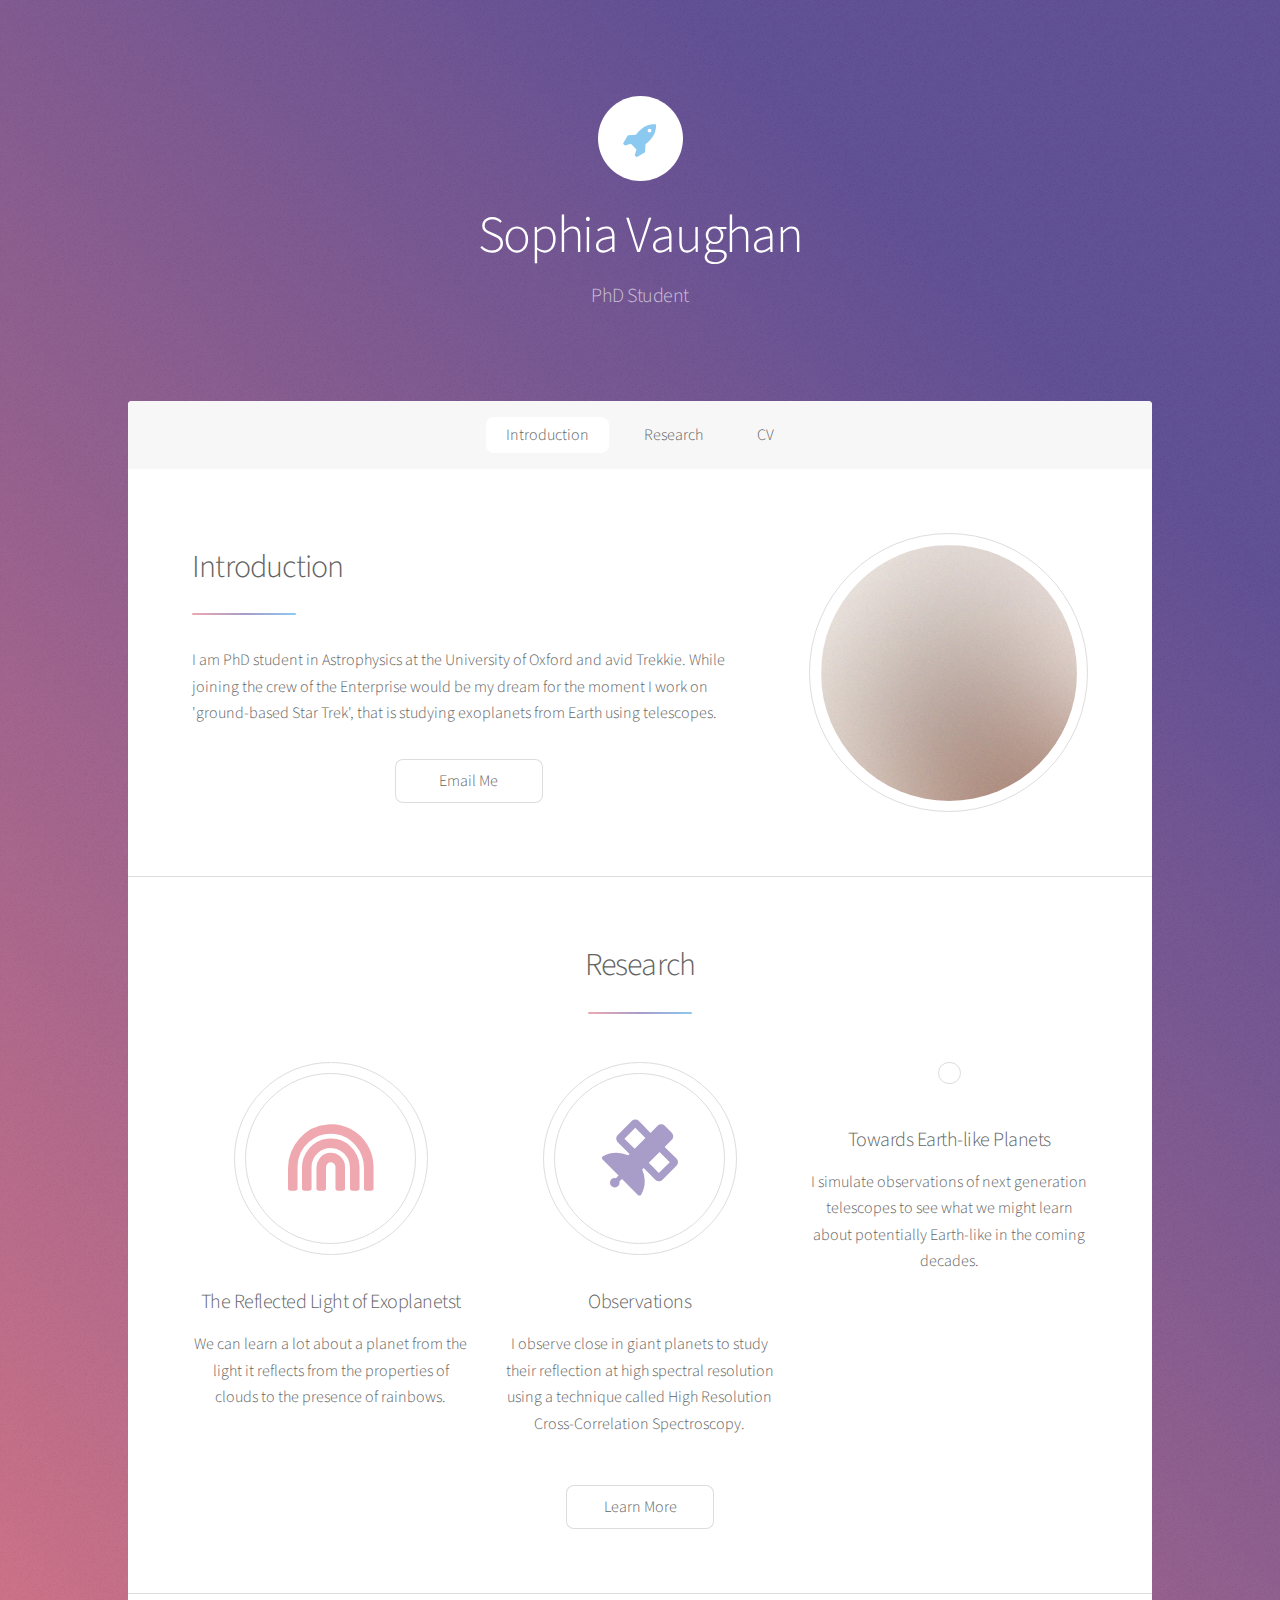
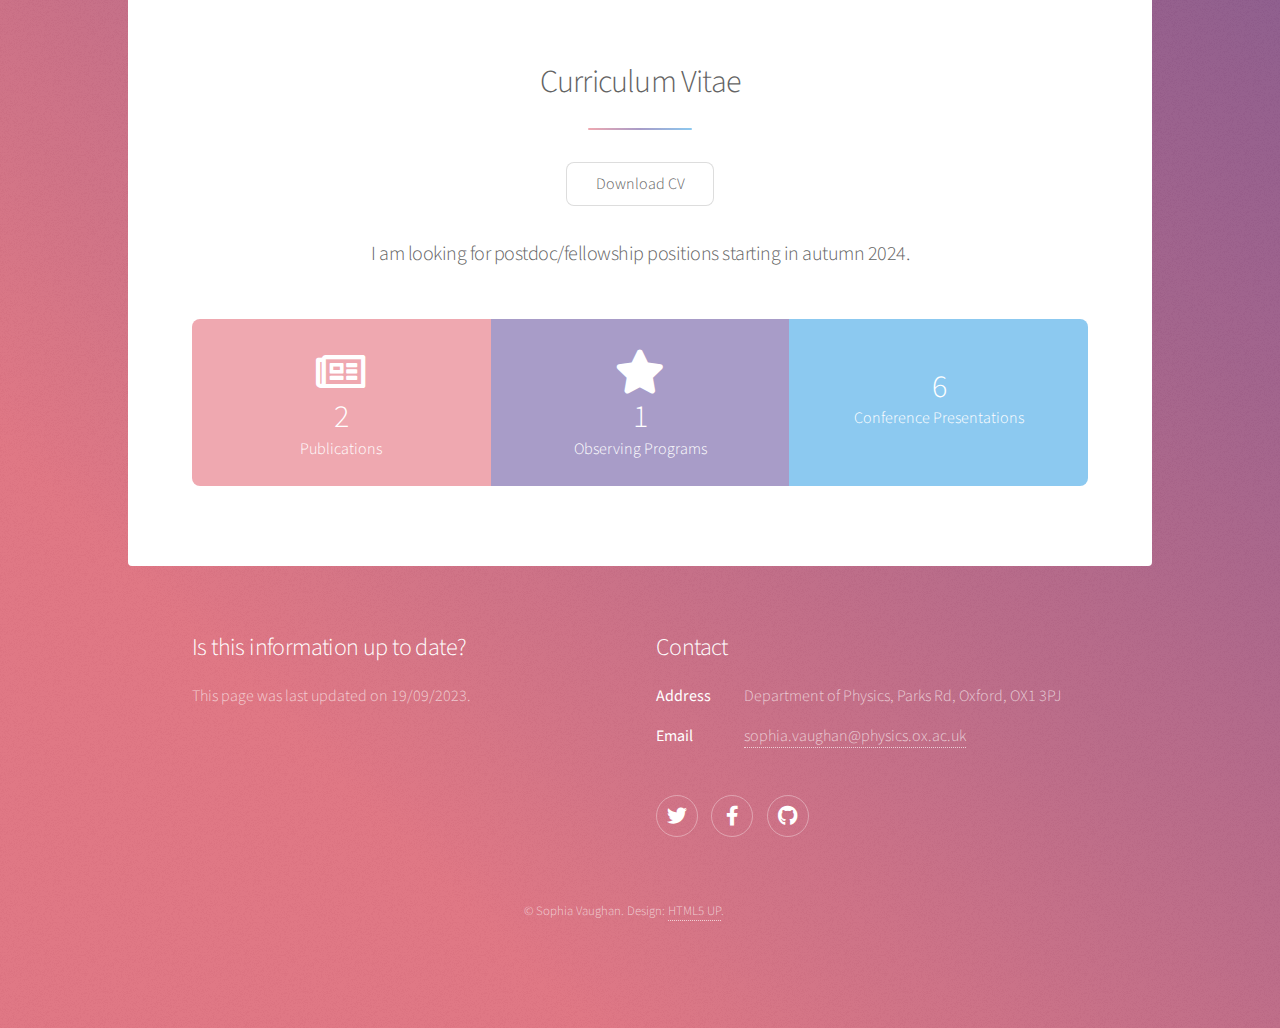
==== commit eaf52cc2: "fix icons" ====
--- a/index.html
+++ b/index.html
@@ -62,17 +62,17 @@
 								</header>
 								<ul class="features">
 									<li>
-										<span class="icon duotone fa-rainbow"></span>
+										<span class="icon solid major style1 fa-rainbow"></span>
 										<h3>The Reflected Light of Exoplanetst</h3>
 										<p>We can learn a lot about a planet from the light it reflects from the properties of clouds to the presence of rainbows.</p>
 									</li>
 									<li>
-										<span class="icon solid fa-satellite"></span>
+										<span class="icon solid major style3 fa-satellite"></span>
 										<h3>Observations</h3>
 										<p>I observe close in giant planets to study their reflection at high spectral resolution using a technique called High Resolution Cross-Correlation Spectroscopy.</p>
 									</li>
 									<li>
-										<span class="icon duotone fa-earth-europe"></span>
+										<span class="icon solid major style5 fa-earth-europe"></span>
 										<h3>Towards Earth-like Planets</h3>
 										<p>I simulate observations of next generation telescopes to see what we might learn about potentially Earth-like in the coming decades.</p>
 									</li>
@@ -103,7 +103,7 @@
 										<strong>1</strong> Observing Programs
 									</li>
 									<li class="style5">
-										<span class="icon solid fa-person-chalkboard"></span>
+										<span class="icon solid fa-display"></span>
 										<strong>6</strong> Conference Presentations
 									</li>
 								</ul>
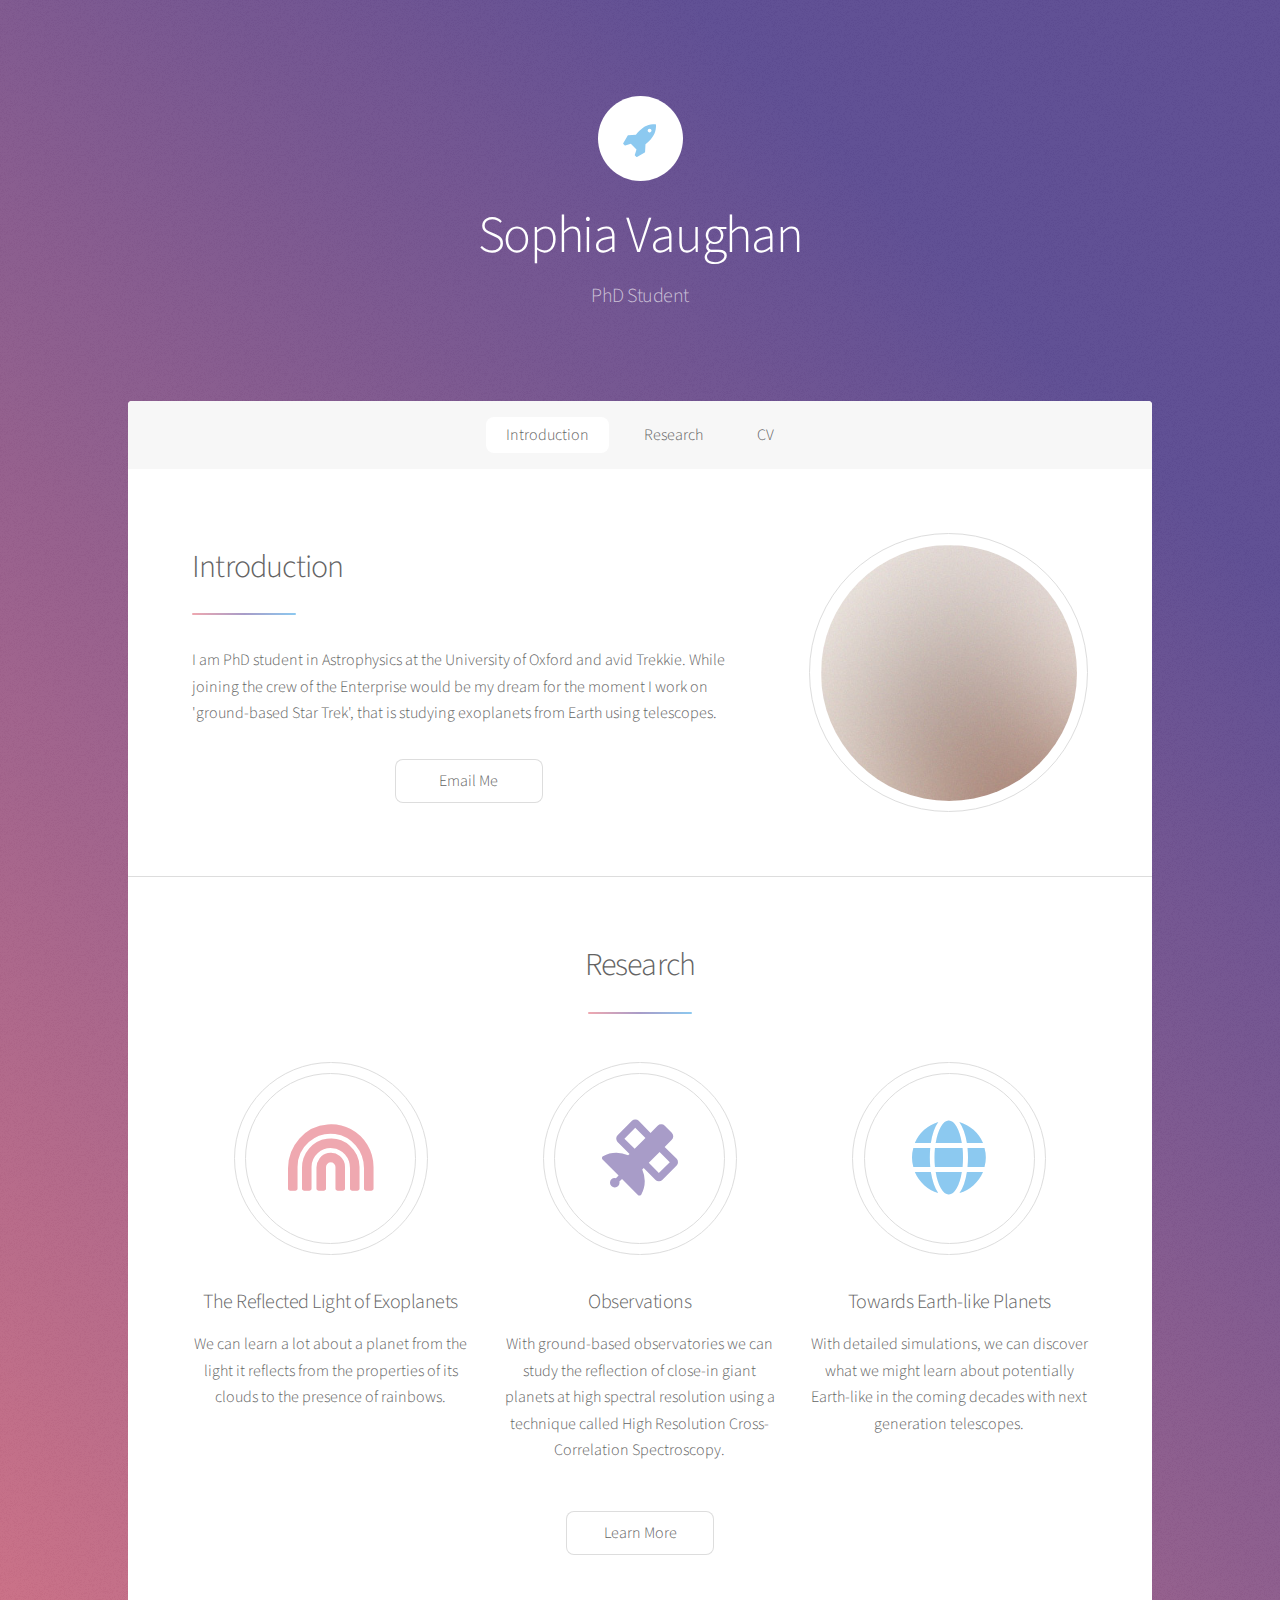
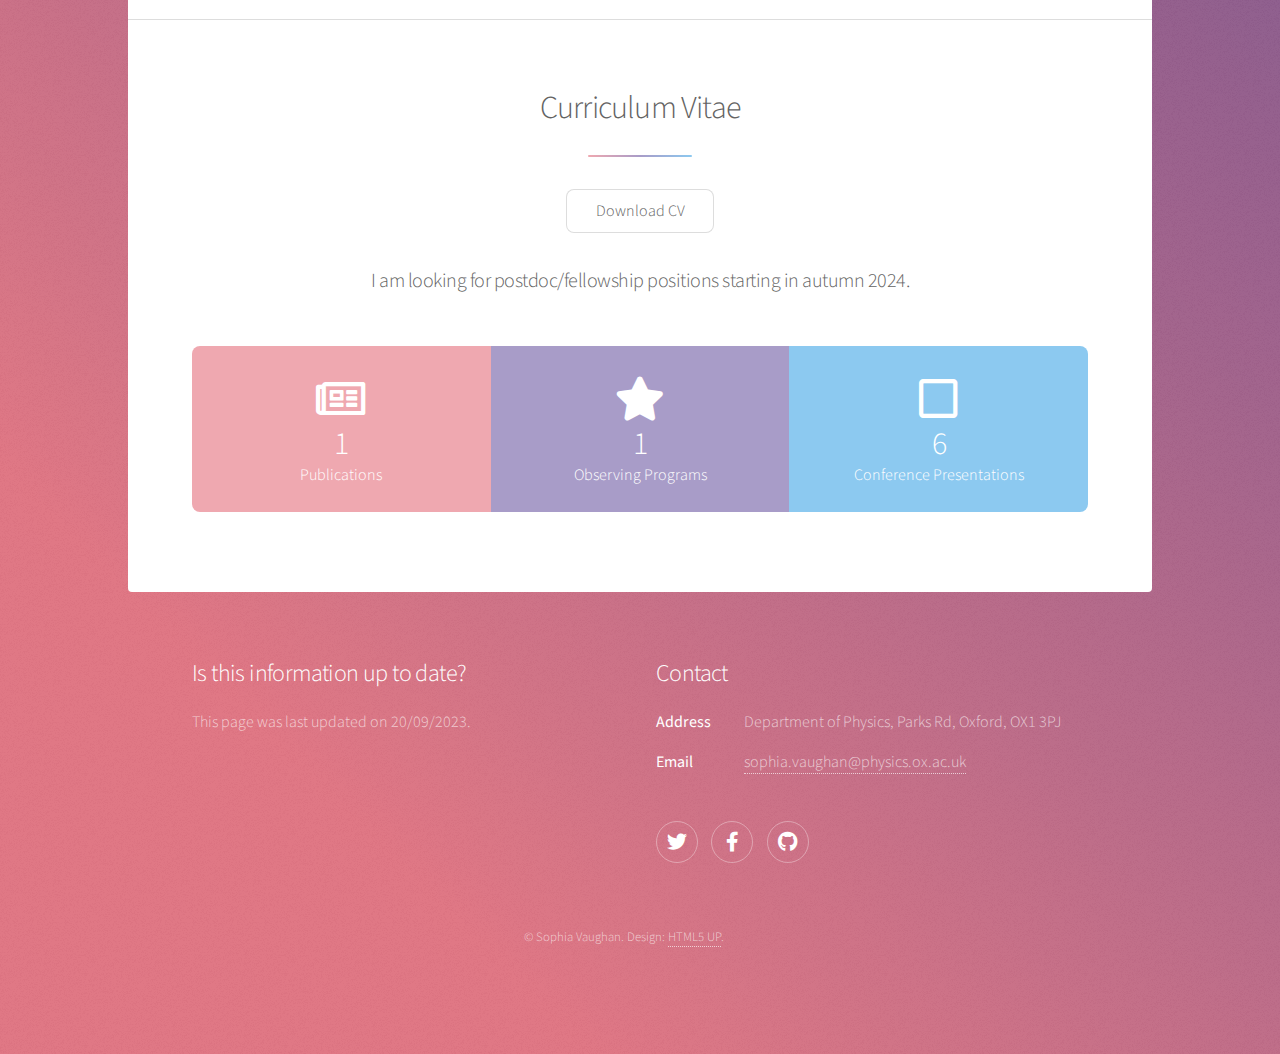
==== commit ba67256b: "update text" ====
--- a/index.html
+++ b/index.html
@@ -19,7 +19,7 @@
 
 				<!-- Header -->
 					<header id="header" class="alt">
-						<span class="logo"><img src="images/logo.svg" alt="" /></span>
+						<span class="logo"><a href="secret.html"><img src="images/logo.svg" alt="" /></a></span>
 						<h1>Sophia Vaughan</h1>
 						<p>PhD Student</p>
 					</header>
@@ -63,23 +63,23 @@
 								<ul class="features">
 									<li>
 										<span class="icon solid major style1 fa-rainbow"></span>
-										<h3>The Reflected Light of Exoplanetst</h3>
-										<p>We can learn a lot about a planet from the light it reflects from the properties of clouds to the presence of rainbows.</p>
+										<h3>The Reflected Light of Exoplanets</h3>
+										<p>We can learn a lot about a planet from the light it reflects from the properties of its clouds to the presence of rainbows.</p>
 									</li>
 									<li>
 										<span class="icon solid major style3 fa-satellite"></span>
 										<h3>Observations</h3>
-										<p>I observe close in giant planets to study their reflection at high spectral resolution using a technique called High Resolution Cross-Correlation Spectroscopy.</p>
+										<p>With ground-based observatories we can study the reflection of close-in giant planets at high spectral resolution using a technique called High Resolution Cross-Correlation Spectroscopy.</p>
 									</li>
 									<li>
-										<span class="icon solid major style5 fa-earth-europe"></span>
+										<span class="icon solid major style5 fa-globe"></span>
 										<h3>Towards Earth-like Planets</h3>
-										<p>I simulate observations of next generation telescopes to see what we might learn about potentially Earth-like in the coming decades.</p>
+										<p>With detailed simulations, we can discover what we might learn about potentially Earth-like in the coming decades with next generation telescopes.</p>
 									</li>
 								</ul>
 								<footer class="major">
 									<ul class="actions special">
-										<li><a href="generic.html" class="button">Learn More</a></li>
+										<li><a href="research.html" class="button">Learn More</a></li>
 									</ul>
 								</footer>
 							</section>
@@ -96,14 +96,14 @@
 								<ul class="statistics">
 									<li class="style1">
 										<span class="icon regular fa-newspaper"></span>
-										<strong>2</strong> Publications
+										<strong>1</strong> Publications
 									</li>
 									<li class="style3">
 										<span class="icon solid fa-star"></span>
 										<strong>1</strong> Observing Programs
 									</li>
 									<li class="style5">
-										<span class="icon solid fa-display"></span>
+										<span class="icon regular fa-square"></span>
 										<strong>6</strong> Conference Presentations
 									</li>
 								</ul>
@@ -115,7 +115,7 @@
 					<footer id="footer">
 						<section>
 							<h2>Is this information up to date?</h2>
-							<p>This page was last updated on 19/09/2023.</p>
+							<p>This page was last updated on 20/09/2023.</p>
 						</section>
 						<section>
 							<h2>Contact</h2>
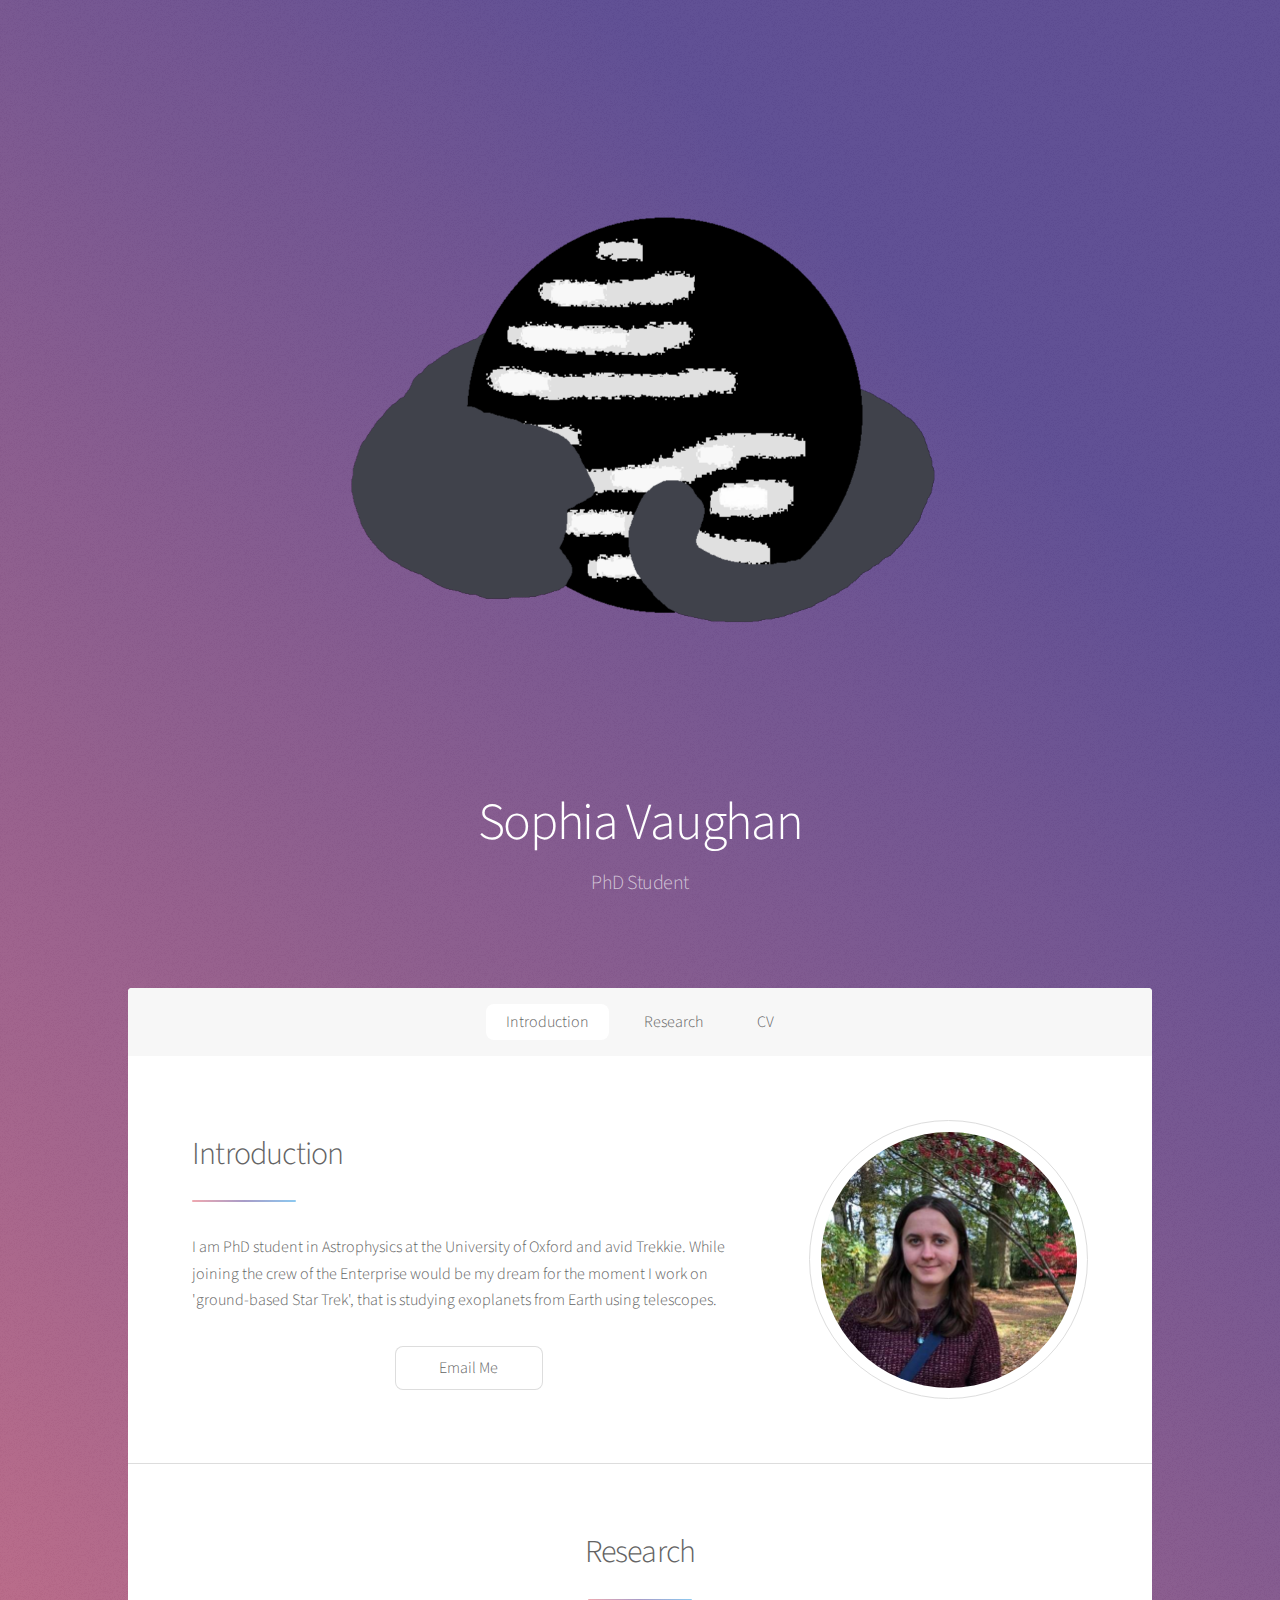
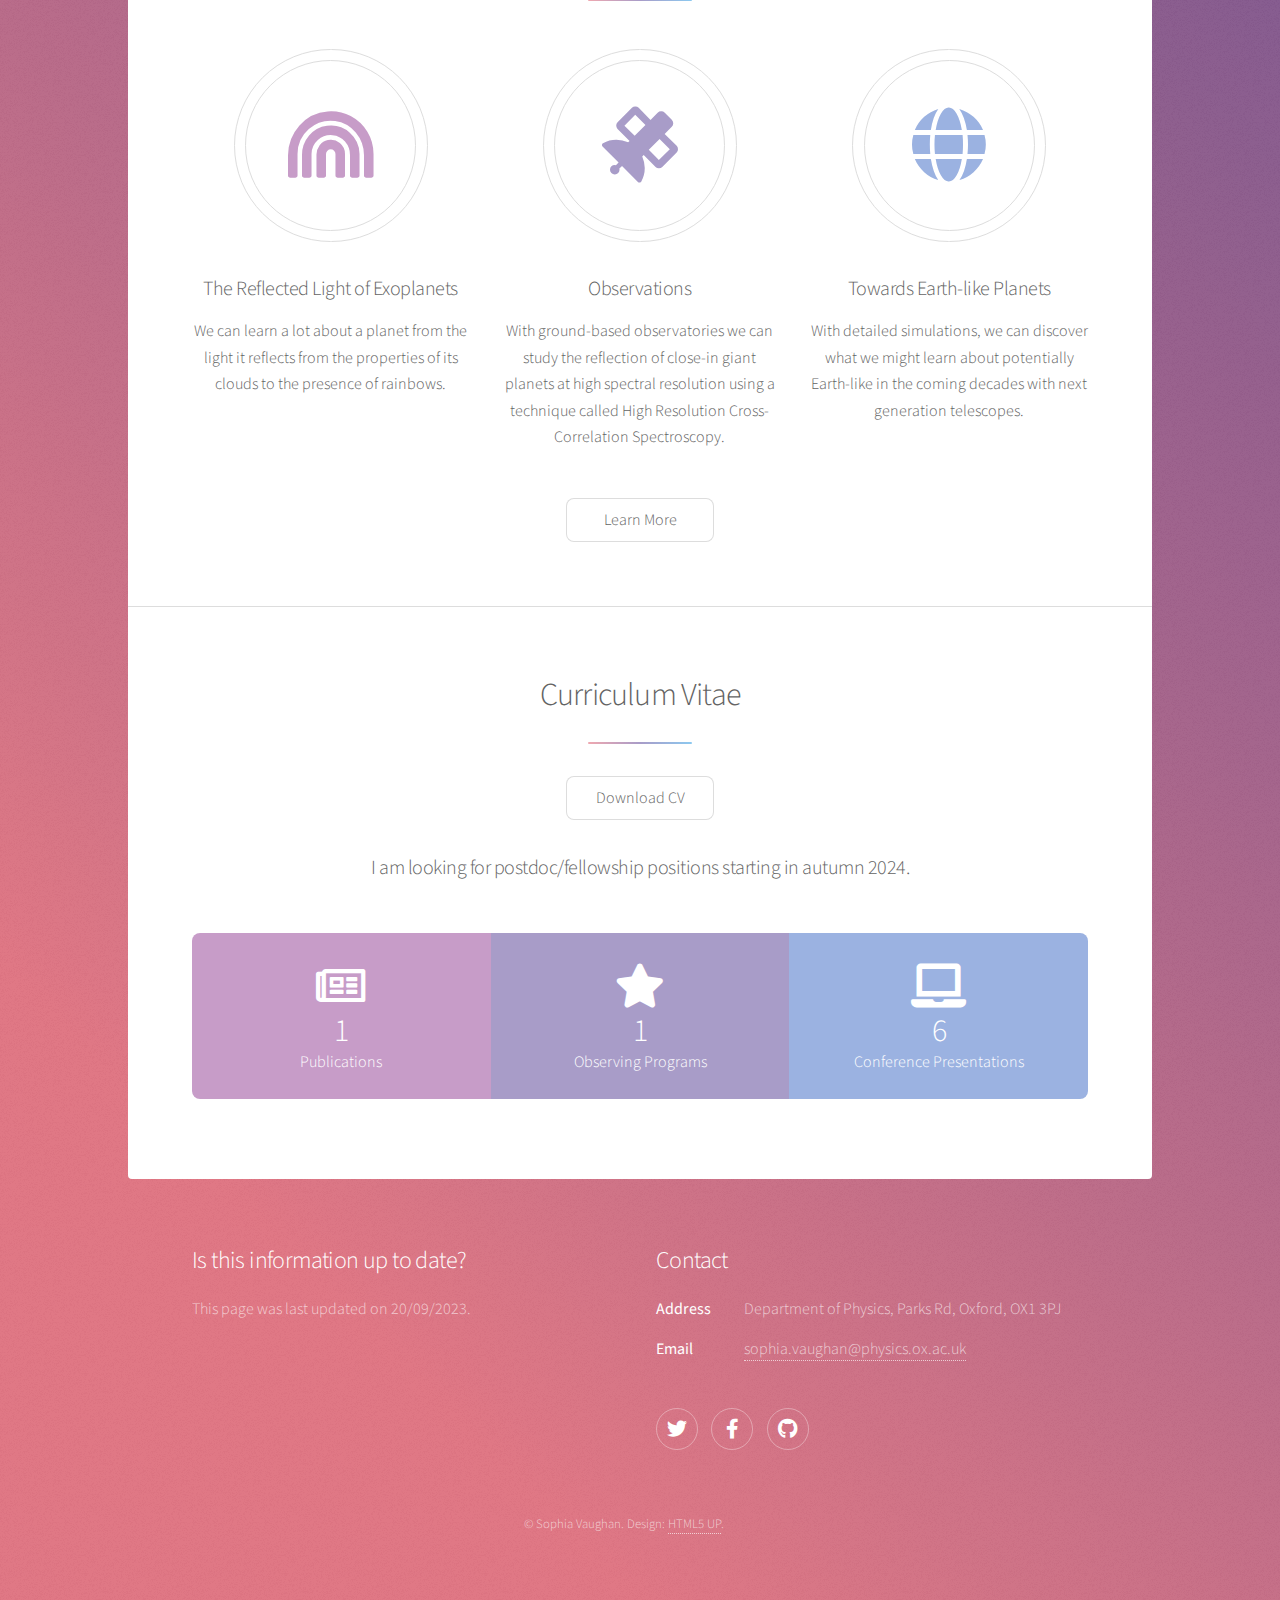
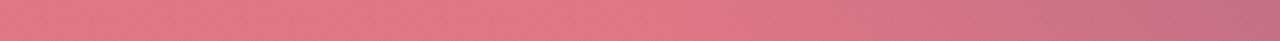
==== commit a8441413: "add images" ====
--- a/index.html
+++ b/index.html
@@ -19,7 +19,7 @@
 
 				<!-- Header -->
 					<header id="header" class="alt">
-						<span class="logo"><a href="secret.html"><img src="images/logo.svg" alt="" /></a></span>
+						<span class="logo"><a href="secret.html"><img src="images/cat_logo.png" alt="" /></a></span>
 						<h1>Sophia Vaughan</h1>
 						<p>PhD Student</p>
 					</header>
@@ -51,7 +51,7 @@
 											<li><a href="mailto:sophia.vaughan@physics.ox.ac.uk" class="button">Email Me</a></li>
 										</ul>
 									</div>
-									<span class="image"><img src="images/pic01.jpg" alt="" /></span>
+									<span class="image"><img src="images/profile.jpg" alt="" /></span>
 								</div>
 							</section>
 
@@ -62,7 +62,7 @@
 								</header>
 								<ul class="features">
 									<li>
-										<span class="icon solid major style1 fa-rainbow"></span>
+										<span class="icon solid major style2 fa-rainbow"></span>
 										<h3>The Reflected Light of Exoplanets</h3>
 										<p>We can learn a lot about a planet from the light it reflects from the properties of its clouds to the presence of rainbows.</p>
 									</li>
@@ -72,7 +72,7 @@
 										<p>With ground-based observatories we can study the reflection of close-in giant planets at high spectral resolution using a technique called High Resolution Cross-Correlation Spectroscopy.</p>
 									</li>
 									<li>
-										<span class="icon solid major style5 fa-globe"></span>
+										<span class="icon solid major style4 fa-globe"></span>
 										<h3>Towards Earth-like Planets</h3>
 										<p>With detailed simulations, we can discover what we might learn about potentially Earth-like in the coming decades with next generation telescopes.</p>
 									</li>
@@ -94,7 +94,7 @@
 									<p>I am looking for postdoc/fellowship positions starting in autumn 2024.</p>
 								</header>
 								<ul class="statistics">
-									<li class="style1">
+									<li class="style2">
 										<span class="icon regular fa-newspaper"></span>
 										<strong>1</strong> Publications
 									</li>
@@ -102,8 +102,8 @@
 										<span class="icon solid fa-star"></span>
 										<strong>1</strong> Observing Programs
 									</li>
-									<li class="style5">
-										<span class="icon regular fa-square"></span>
+									<li class="style4">
+										<span class="icon solid fa-laptop"></span>
 										<strong>6</strong> Conference Presentations
 									</li>
 								</ul>
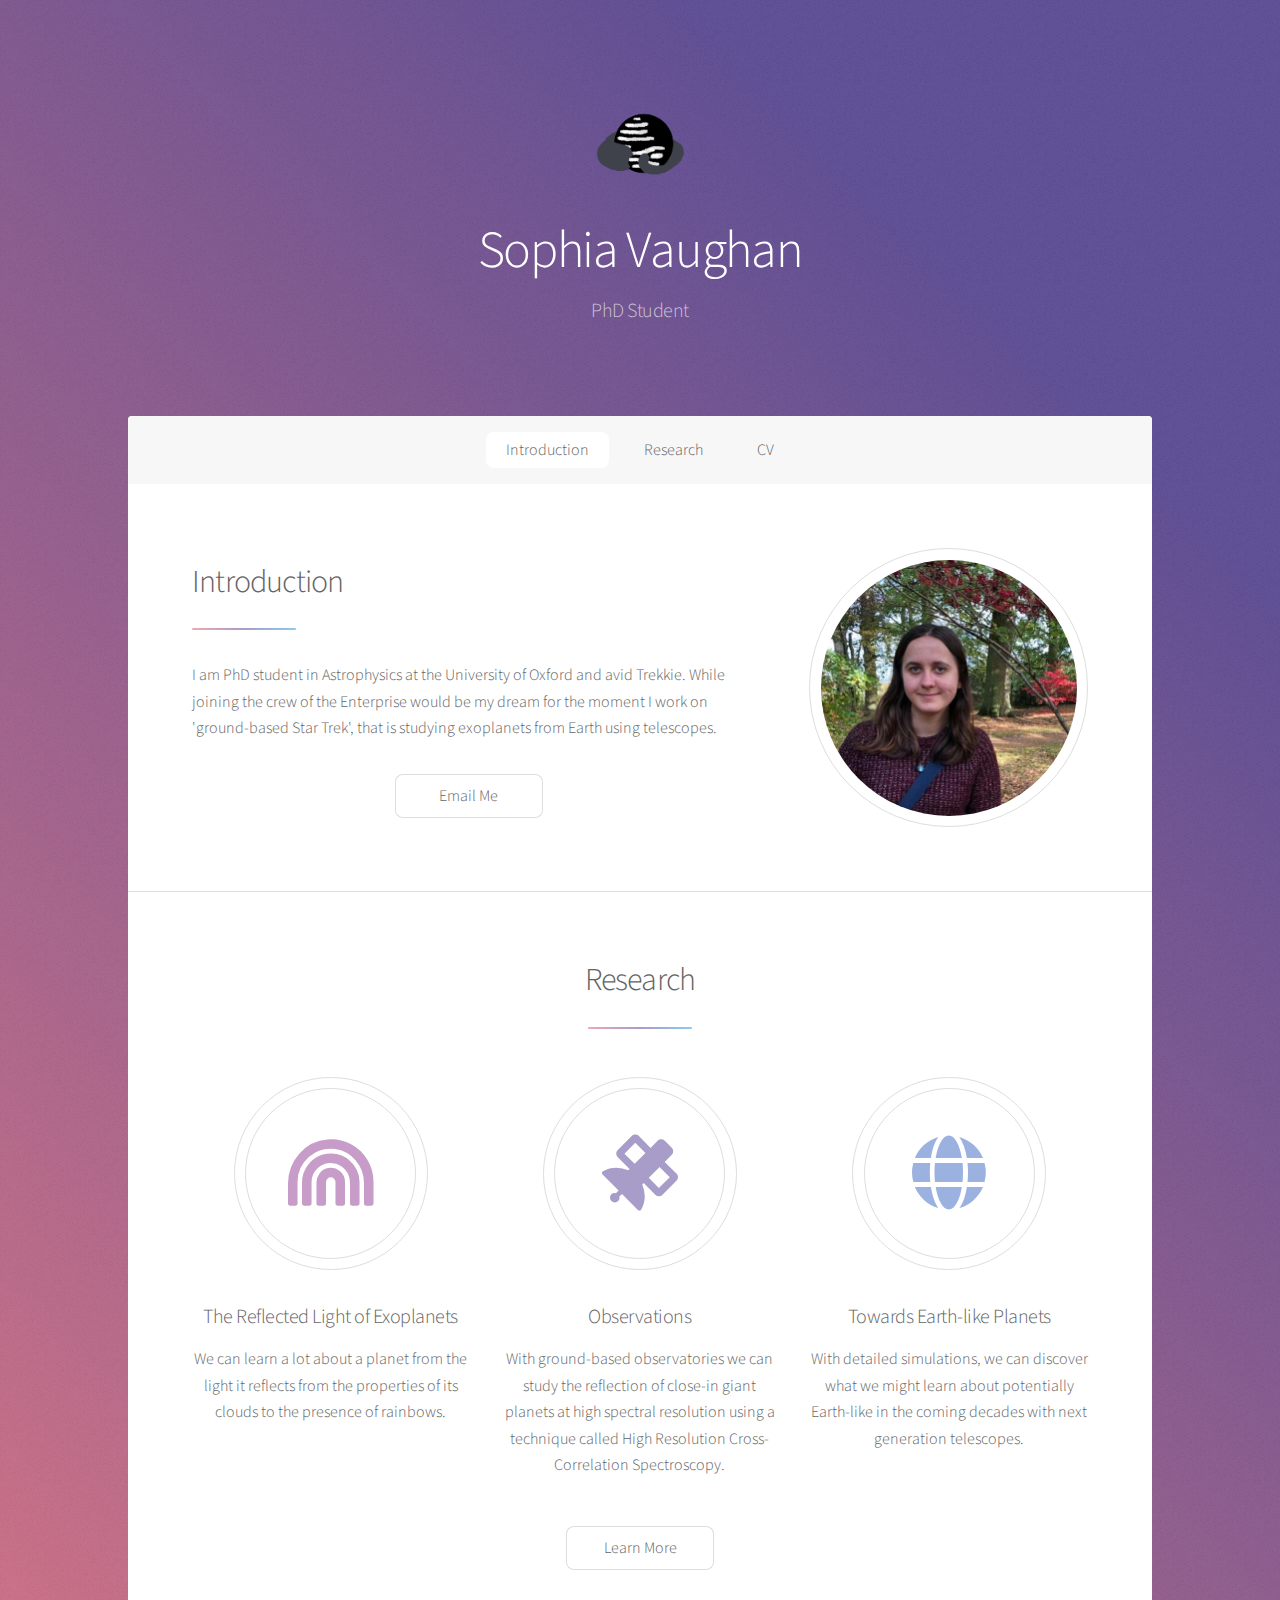
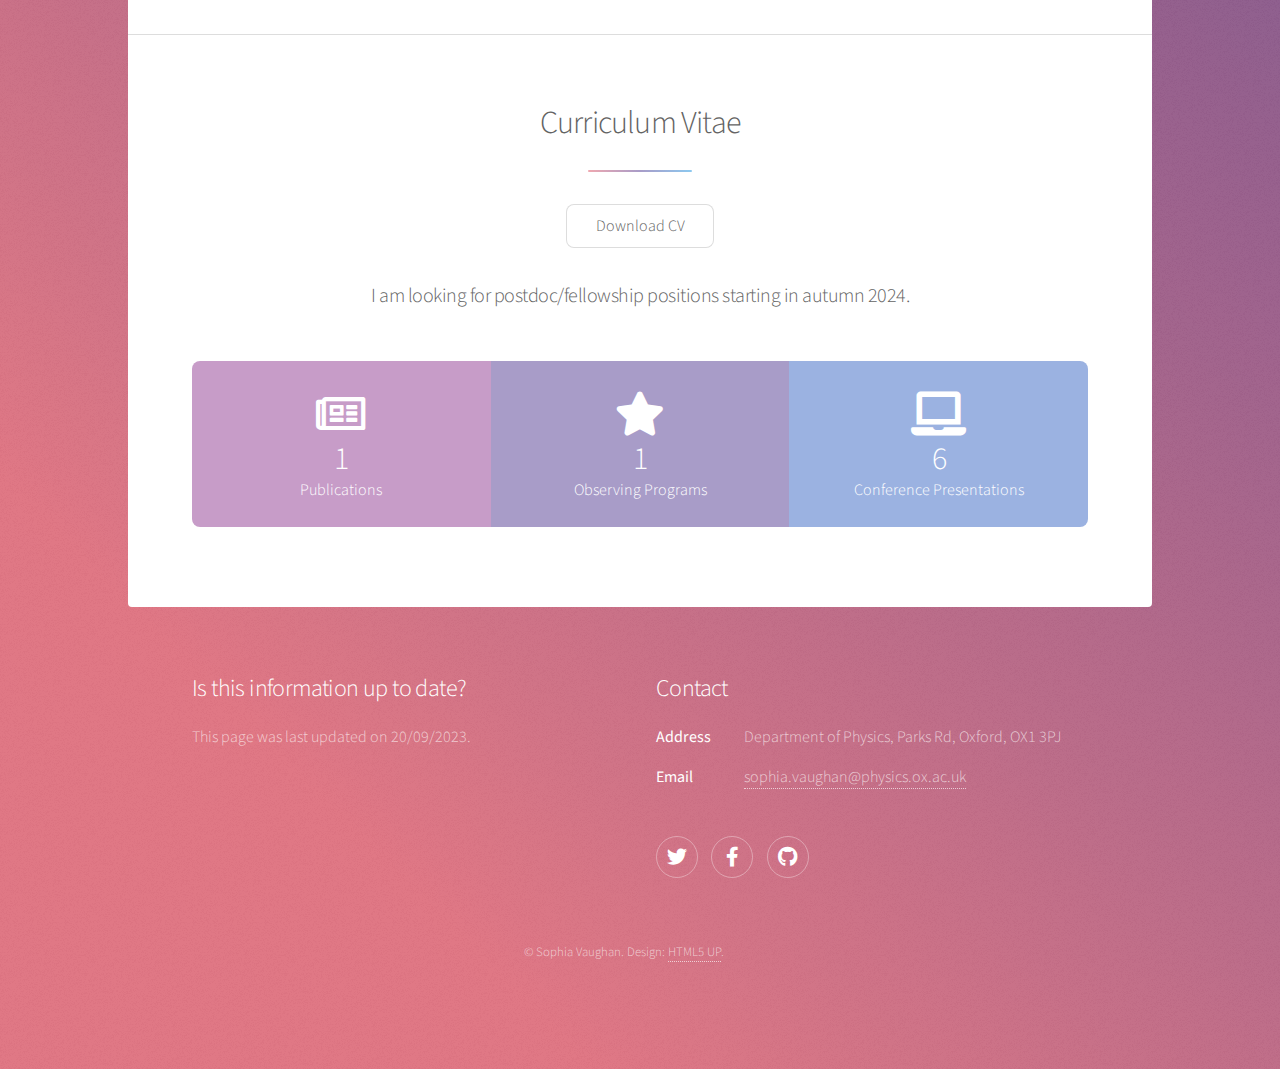
==== commit d75a8877: "fix logo size" ====
--- a/index.html
+++ b/index.html
@@ -19,7 +19,7 @@
 
 				<!-- Header -->
 					<header id="header" class="alt">
-						<span class="logo"><a href="secret.html"><img src="images/cat_logo.png" alt="" /></a></span>
+						<span class="logo"><a href="secret.html"><img src="images/cat_logo.png" alt="" width="100" height="100"/></a></span>
 						<h1>Sophia Vaughan</h1>
 						<p>PhD Student</p>
 					</header>
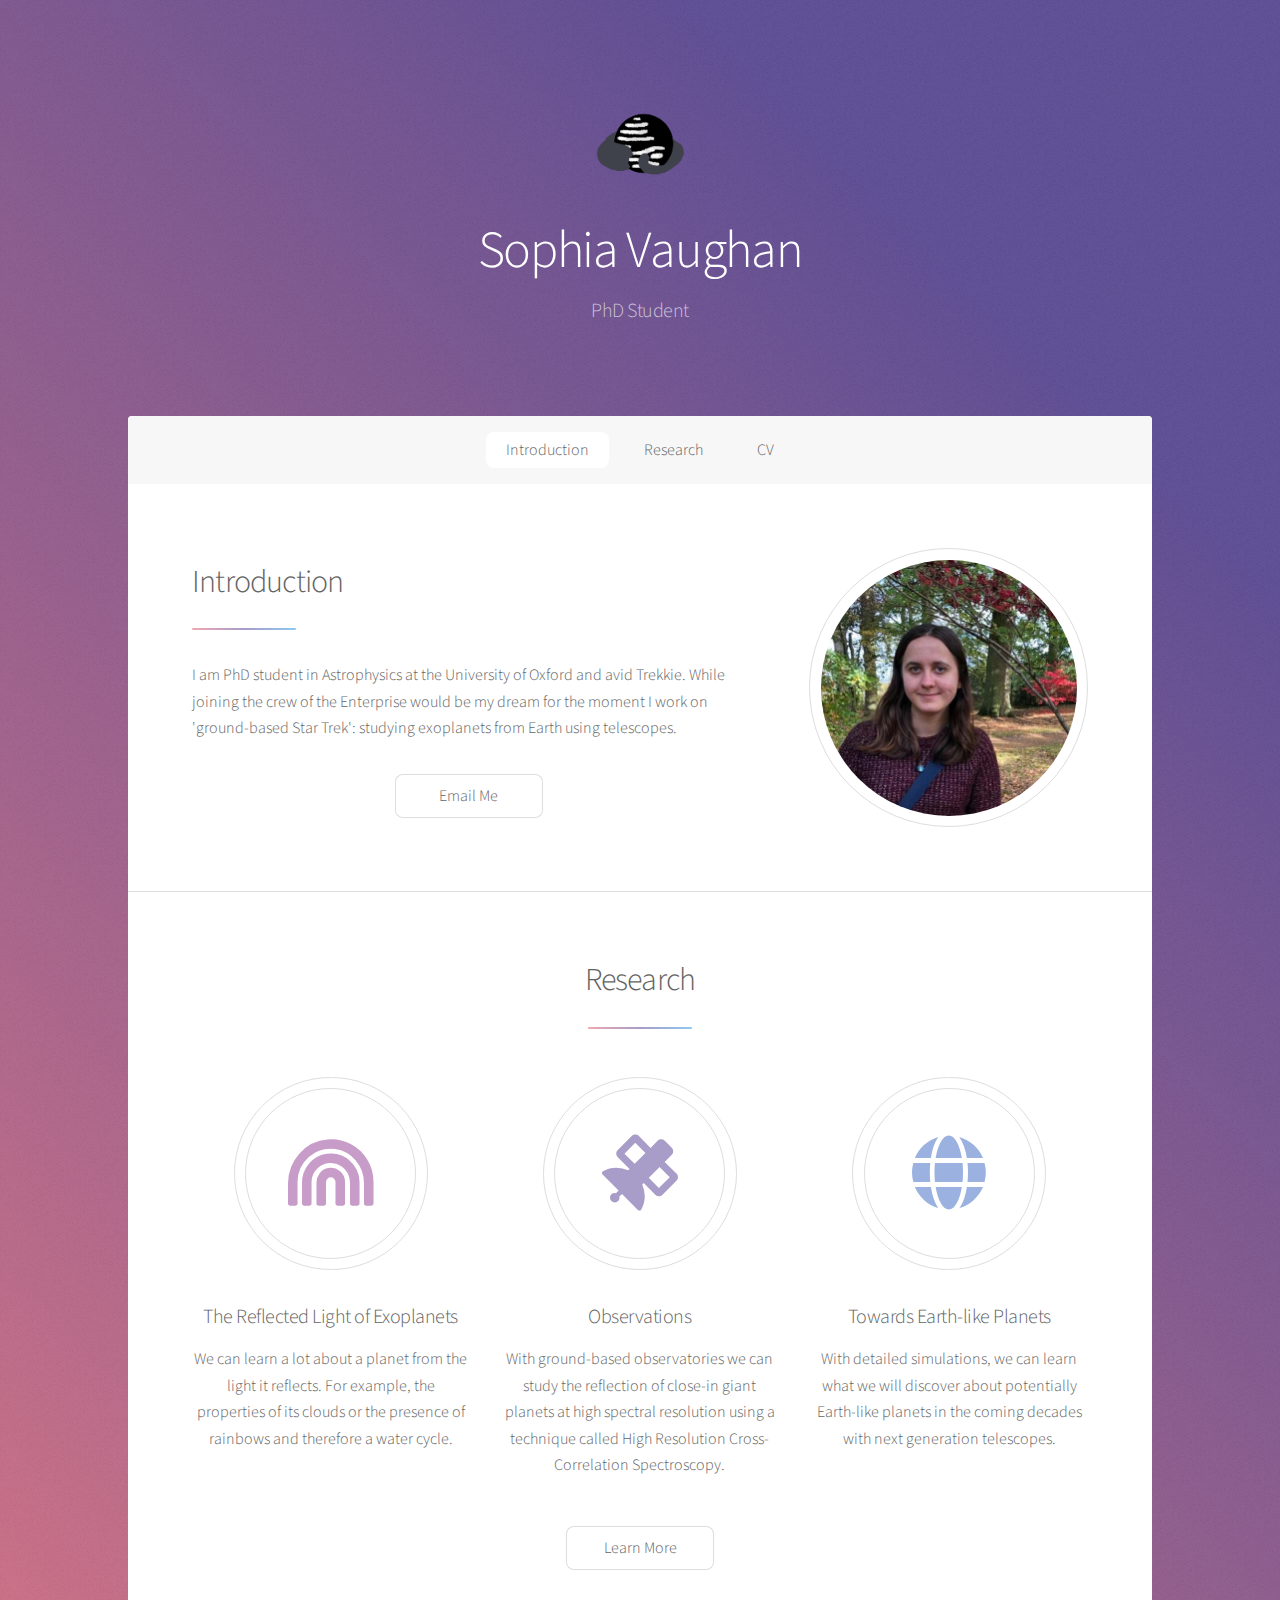
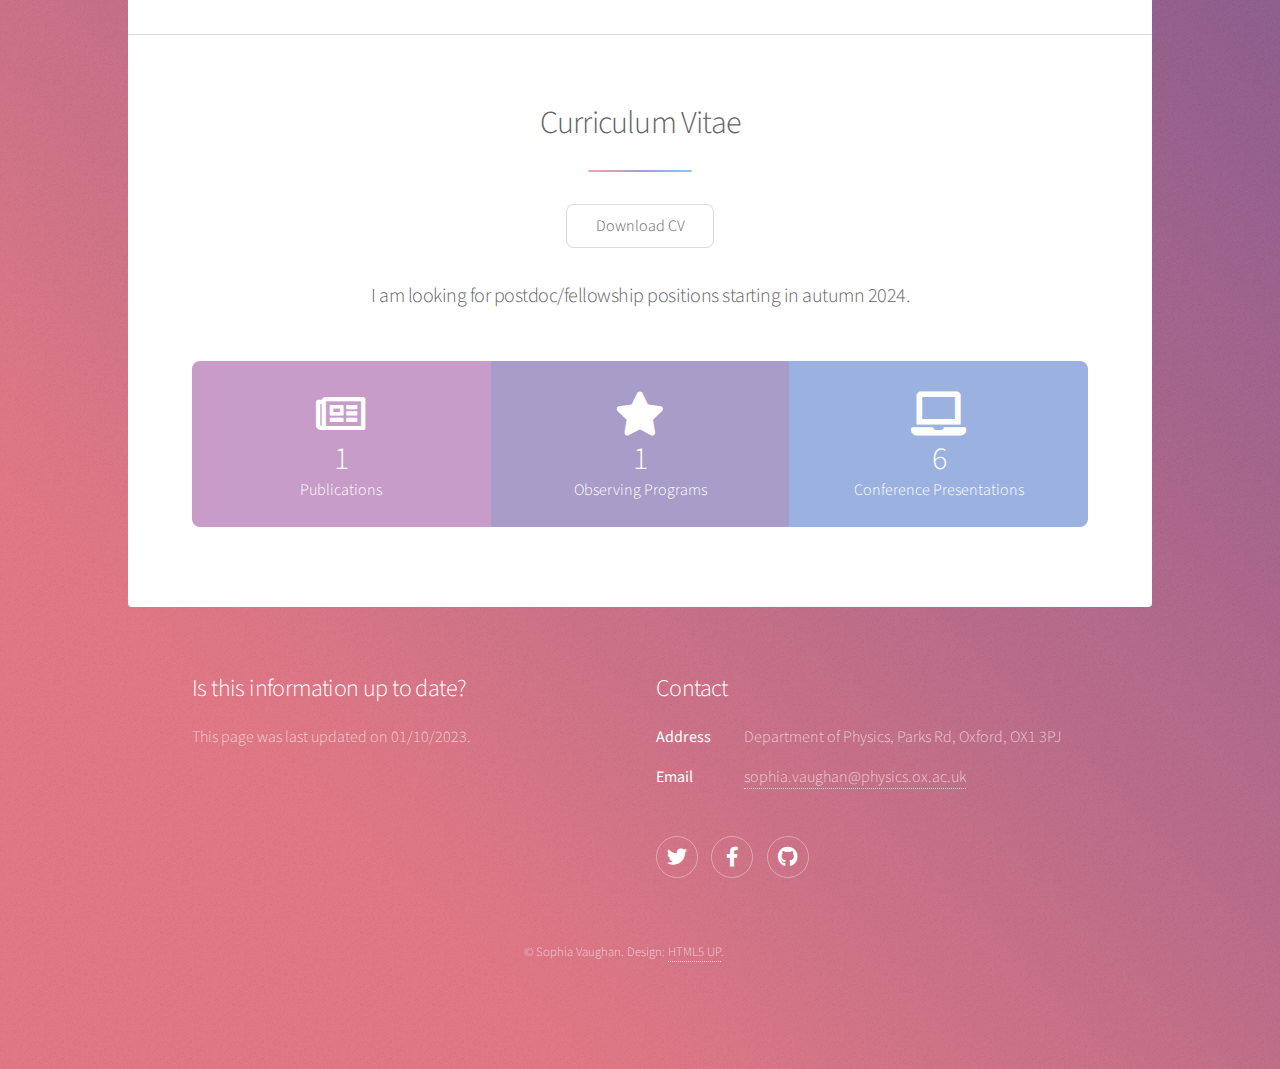
==== commit ac516a85: "Update text" ====
--- a/index.html
+++ b/index.html
@@ -45,7 +45,7 @@
 										</header>
 										<p>I am PhD student in Astrophysics at the University of Oxford and avid Trekkie. 
 											While joining the crew of the Enterprise would be my dream for the moment 
-											I work on 'ground-based Star Trek', that is studying exoplanets from Earth 
+											I work on 'ground-based Star Trek': studying exoplanets from Earth 
 											using telescopes.</p>
 										<ul class="actions special">
 											<li><a href="mailto:sophia.vaughan@physics.ox.ac.uk" class="button">Email Me</a></li>
@@ -64,7 +64,7 @@
 									<li>
 										<span class="icon solid major style2 fa-rainbow"></span>
 										<h3>The Reflected Light of Exoplanets</h3>
-										<p>We can learn a lot about a planet from the light it reflects from the properties of its clouds to the presence of rainbows.</p>
+										<p>We can learn a lot about a planet from the light it reflects. For example, the properties of its clouds or the presence of rainbows and therefore a water cycle.</p>
 									</li>
 									<li>
 										<span class="icon solid major style3 fa-satellite"></span>
@@ -74,7 +74,7 @@
 									<li>
 										<span class="icon solid major style4 fa-globe"></span>
 										<h3>Towards Earth-like Planets</h3>
-										<p>With detailed simulations, we can discover what we might learn about potentially Earth-like in the coming decades with next generation telescopes.</p>
+										<p>With detailed simulations, we can learn what we will discover about potentially Earth-like planets in the coming decades with next generation telescopes.</p>
 									</li>
 								</ul>
 								<footer class="major">
@@ -115,7 +115,7 @@
 					<footer id="footer">
 						<section>
 							<h2>Is this information up to date?</h2>
-							<p>This page was last updated on 20/09/2023.</p>
+							<p>This page was last updated on 01/10/2023.</p>
 						</section>
 						<section>
 							<h2>Contact</h2>
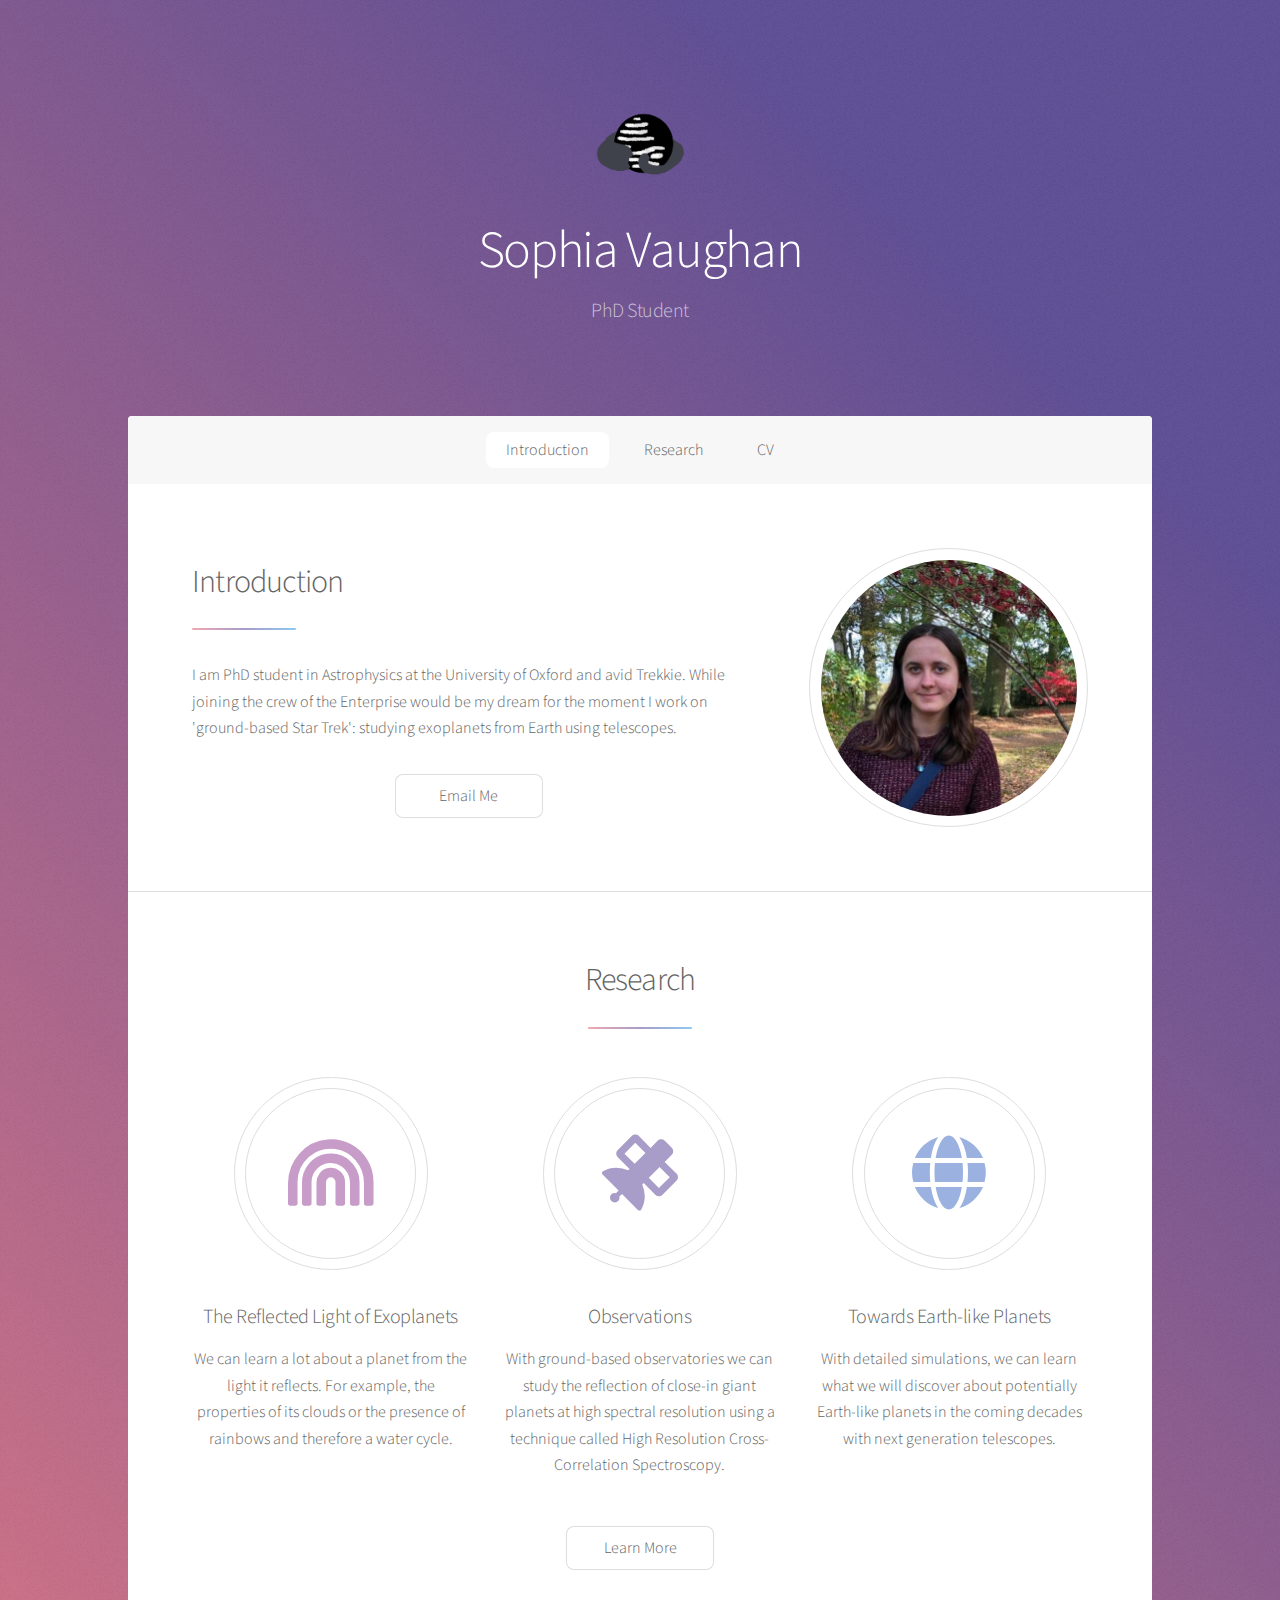
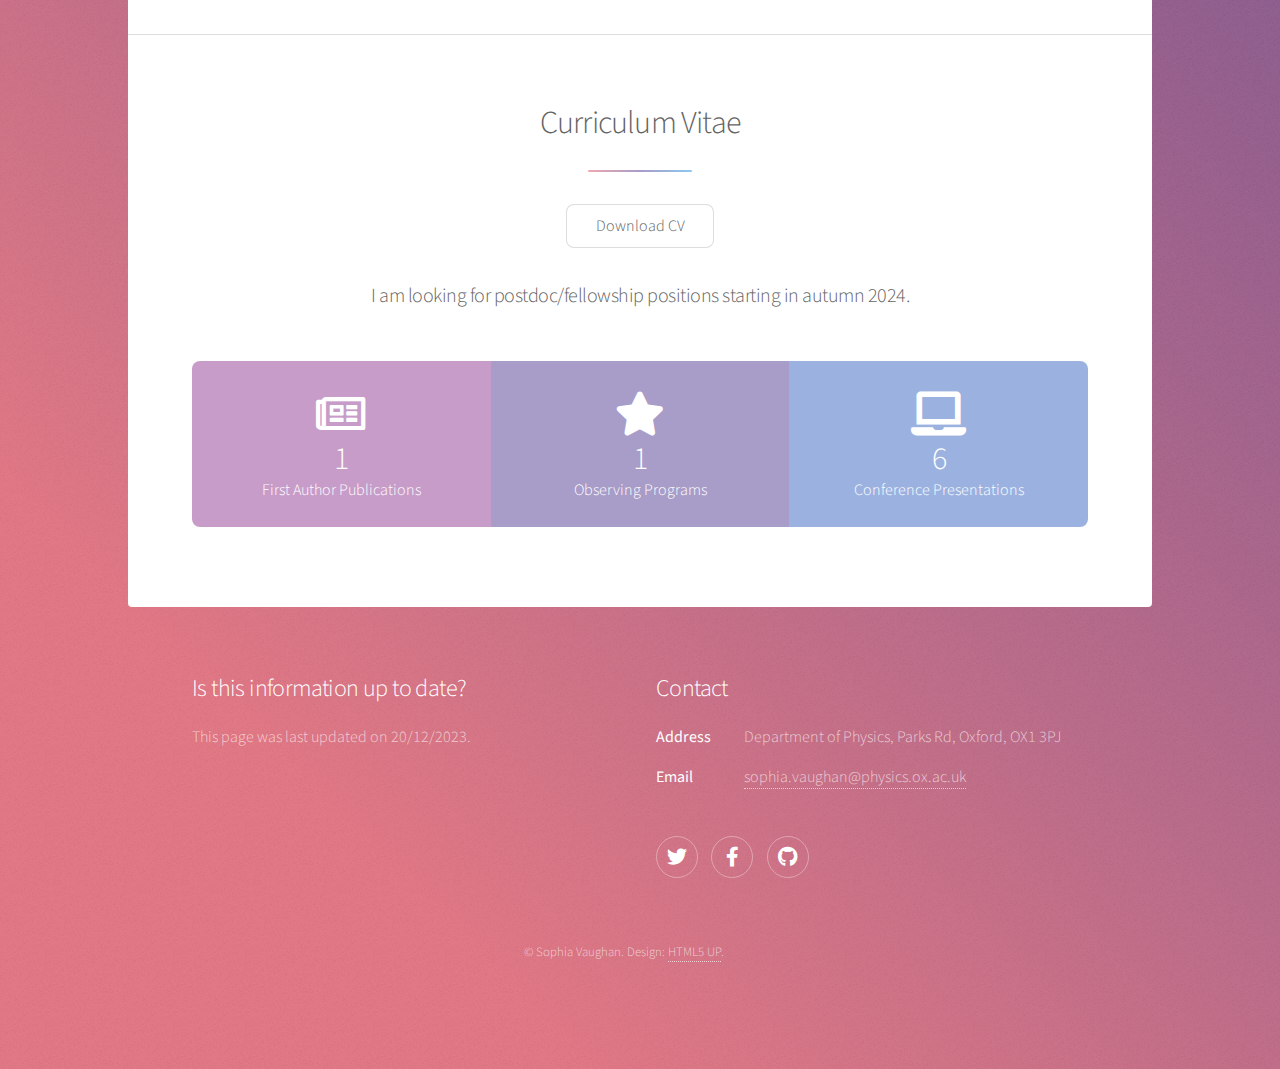
==== commit 3749489e: "Update text" ====
--- a/index.html
+++ b/index.html
@@ -96,7 +96,7 @@
 								<ul class="statistics">
 									<li class="style2">
 										<span class="icon regular fa-newspaper"></span>
-										<strong>1</strong> Publications
+										<strong>1</strong> First Author Publications
 									</li>
 									<li class="style3">
 										<span class="icon solid fa-star"></span>
@@ -115,7 +115,7 @@
 					<footer id="footer">
 						<section>
 							<h2>Is this information up to date?</h2>
-							<p>This page was last updated on 01/10/2023.</p>
+							<p>This page was last updated on 20/12/2023.</p>
 						</section>
 						<section>
 							<h2>Contact</h2>
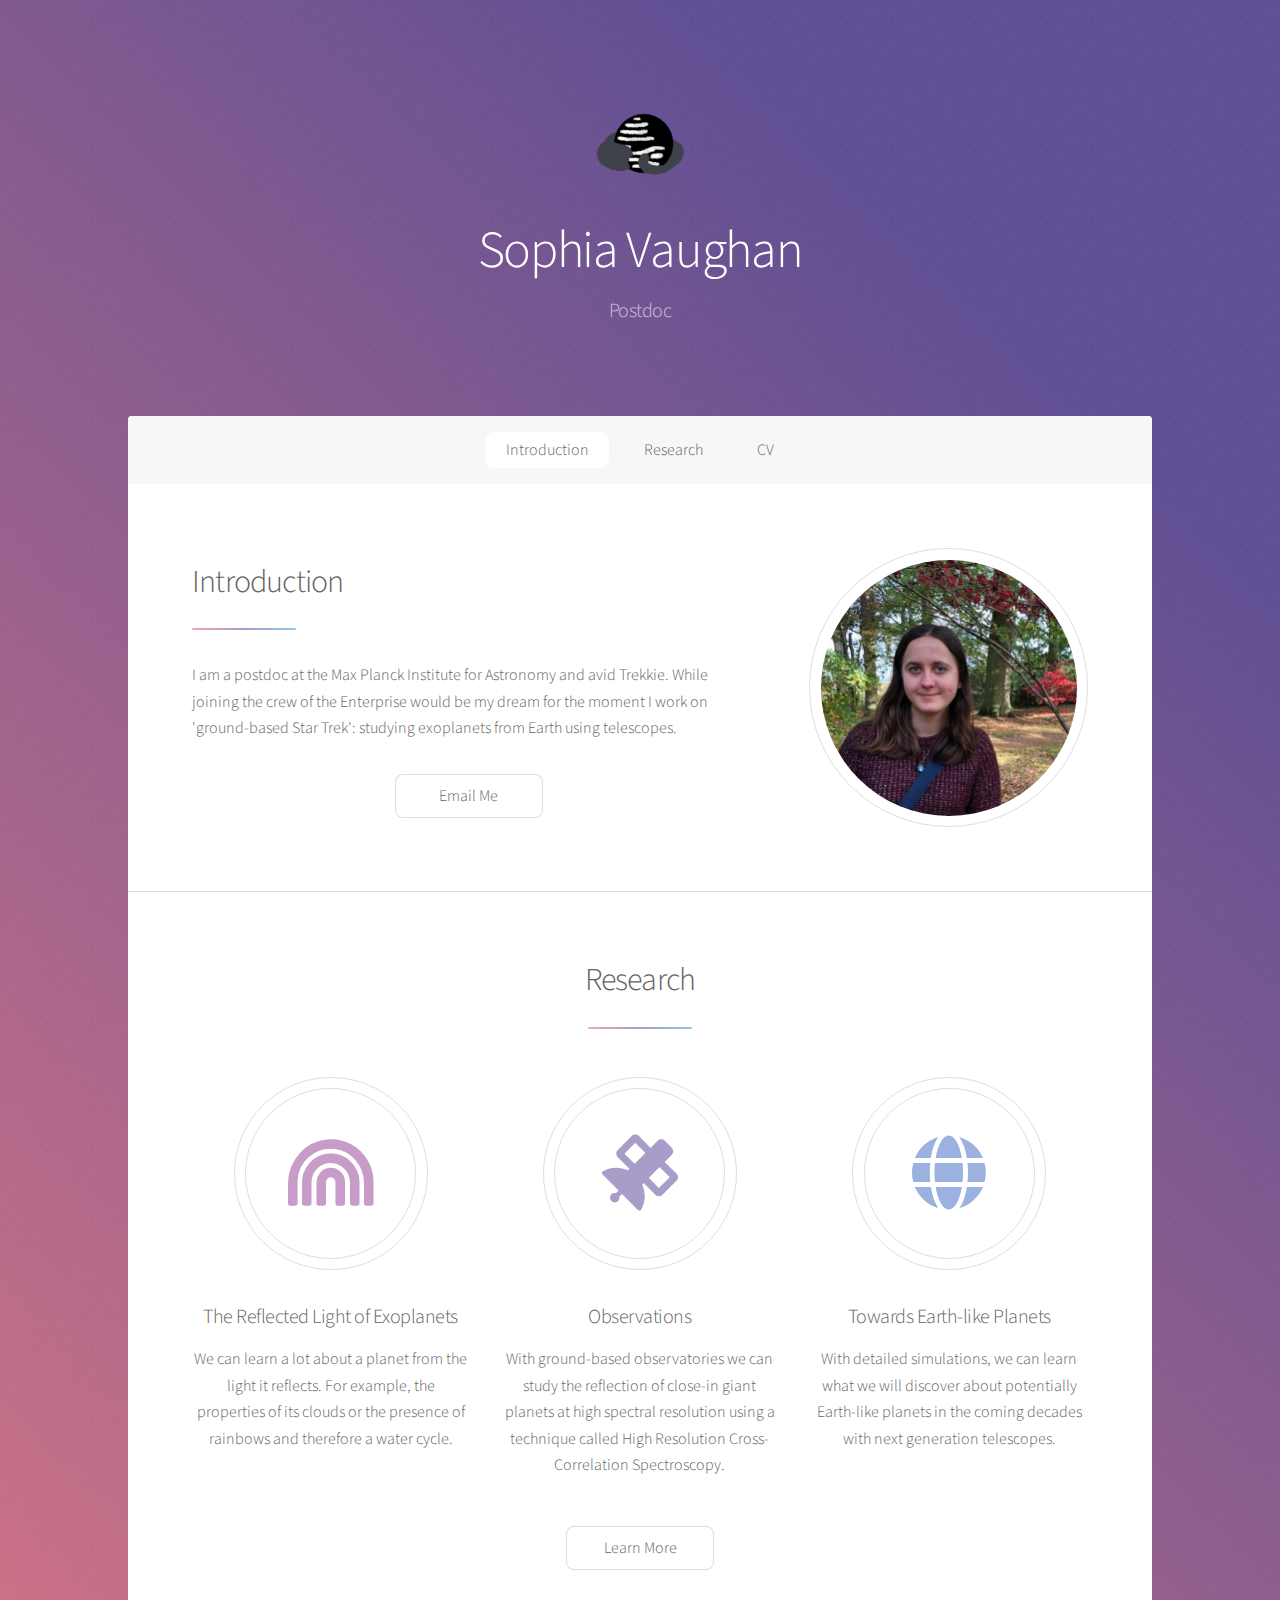
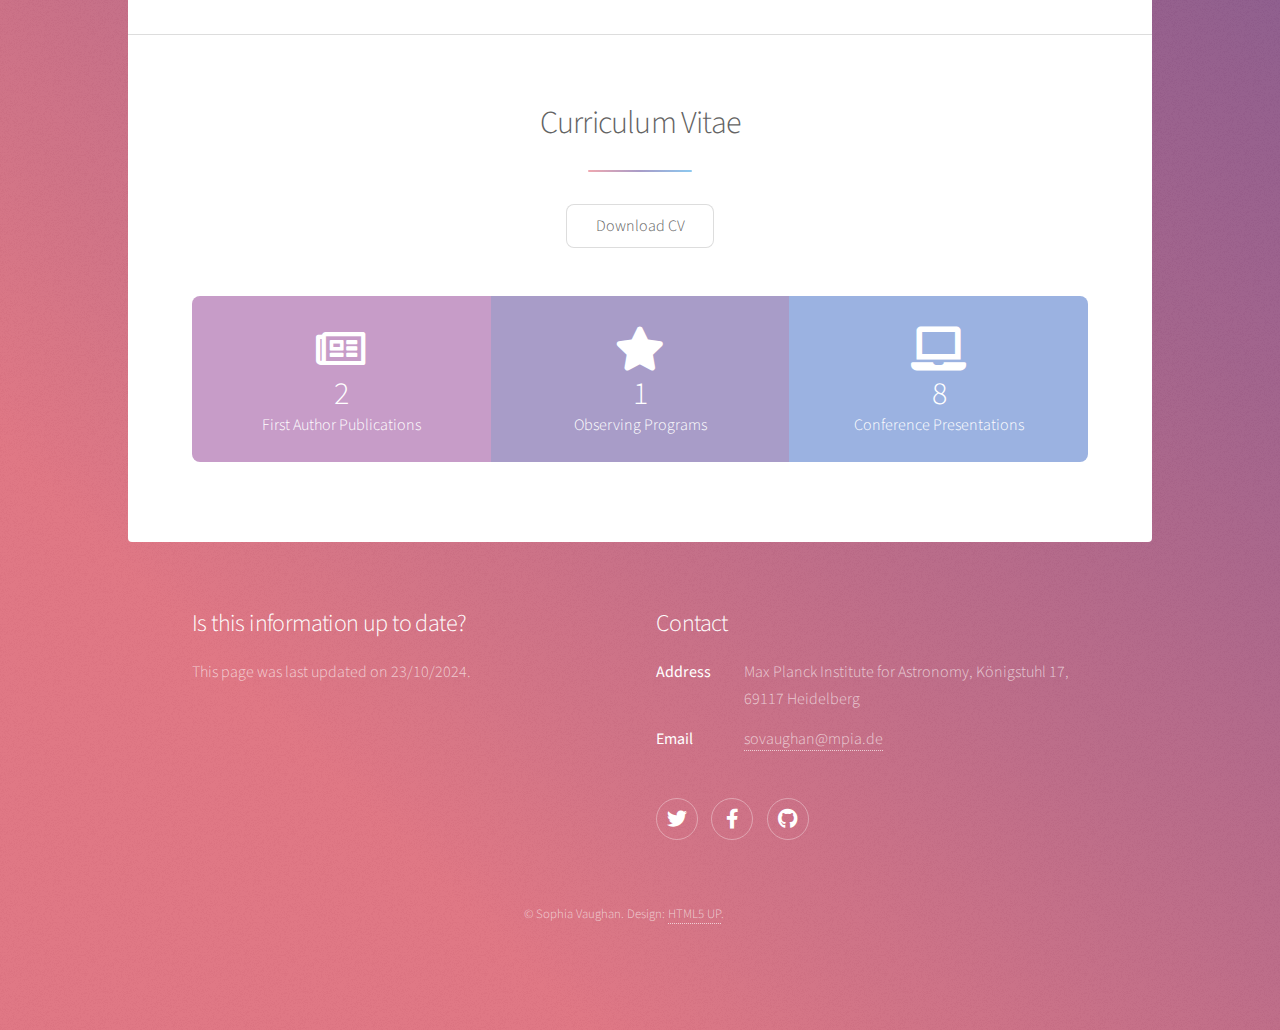
==== commit 3c6dc136: "Update index.html" ====
--- a/index.html
+++ b/index.html
@@ -21,7 +21,7 @@
 					<header id="header" class="alt">
 						<span class="logo"><a href="secret.html"><img src="images/cat_logo.png" alt="" width="100" height="100"/></a></span>
 						<h1>Sophia Vaughan</h1>
-						<p>PhD Student</p>
+						<p>Postdoc</p>
 					</header>
 
 				<!-- Nav -->
@@ -43,12 +43,12 @@
 										<header class="major">
 											<h2>Introduction</h2>
 										</header>
-										<p>I am PhD student in Astrophysics at the University of Oxford and avid Trekkie. 
+										<p>I am a postdoc at the Max Planck Institute for Astronomy and avid Trekkie. 
 											While joining the crew of the Enterprise would be my dream for the moment 
 											I work on 'ground-based Star Trek': studying exoplanets from Earth 
 											using telescopes.</p>
 										<ul class="actions special">
-											<li><a href="mailto:sophia.vaughan@physics.ox.ac.uk" class="button">Email Me</a></li>
+											<li><a href="mailto:sovaughan@mpia.de" class="button">Email Me</a></li>
 										</ul>
 									</div>
 									<span class="image"><img src="images/profile.jpg" alt="" /></span>
@@ -91,12 +91,11 @@
 									<ul class="actions special">
 										<li><a href="cv.pdf" class="button">Download CV</a></li>
 									</ul>
-									<p>I am looking for postdoc/fellowship positions starting in autumn 2024.</p>
 								</header>
 								<ul class="statistics">
 									<li class="style2">
 										<span class="icon regular fa-newspaper"></span>
-										<strong>1</strong> First Author Publications
+										<strong>2</strong> First Author Publications
 									</li>
 									<li class="style3">
 										<span class="icon solid fa-star"></span>
@@ -104,7 +103,7 @@
 									</li>
 									<li class="style4">
 										<span class="icon solid fa-laptop"></span>
-										<strong>6</strong> Conference Presentations
+										<strong>8</strong> Conference Presentations
 									</li>
 								</ul>
 							</section>
@@ -115,15 +114,15 @@
 					<footer id="footer">
 						<section>
 							<h2>Is this information up to date?</h2>
-							<p>This page was last updated on 20/12/2023.</p>
+							<p>This page was last updated on 23/10/2024.</p>
 						</section>
 						<section>
 							<h2>Contact</h2>
 							<dl class="alt">
 								<dt>Address</dt>
-								<dd>Department of Physics, Parks Rd, Oxford, OX1 3PJ</dd>
+								<dd>Max Planck Institute for Astronomy, Königstuhl 17, 69117 Heidelberg</dd>
 								<dt>Email</dt>
-								<dd><a href="mailto:sophia.vaughan@physics.ox.ac.uk">sophia.vaughan@physics.ox.ac.uk</a></dd>
+								<dd><a href="mailto:sovaughan@mpia.de">sovaughan@mpia.de</a></dd>
 							</dl>
 							<ul class="icons">
 								<li><a href="https://twitter.com/SophiaRVaughan" class="icon brands fa-twitter alt"><span class="label">Twitter</span></a></li>
